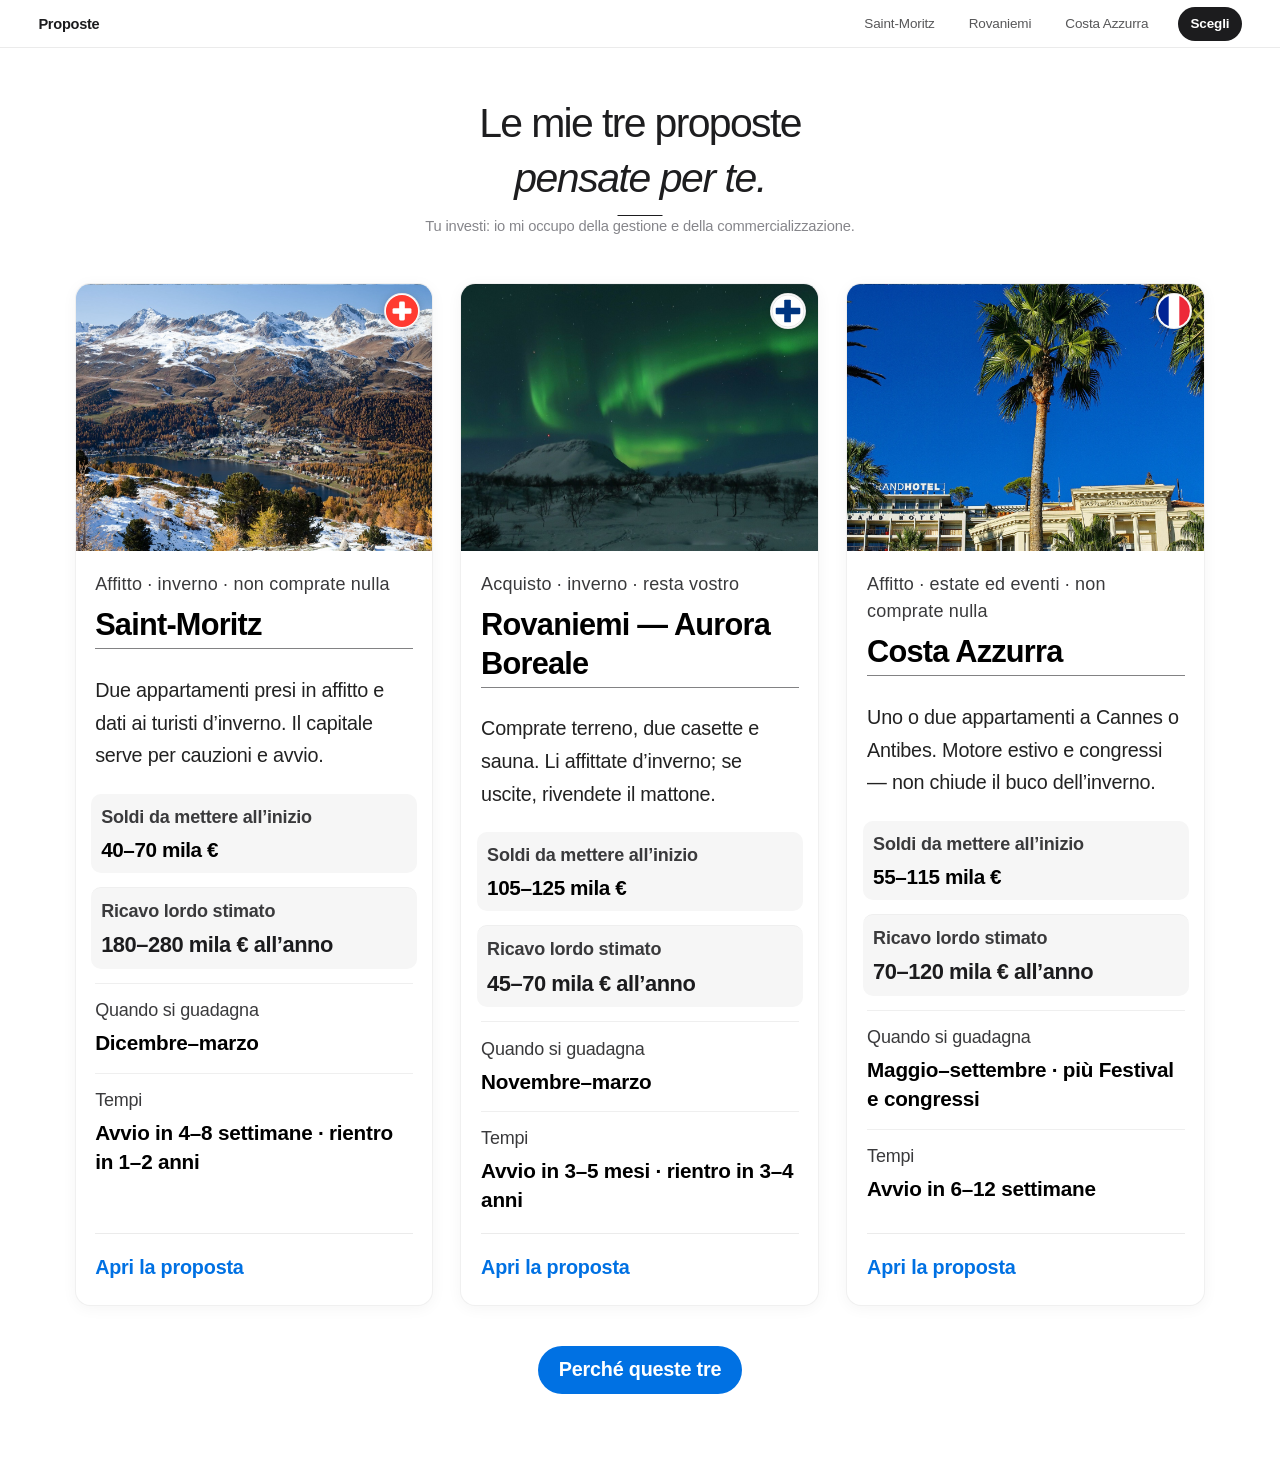
==== index.html @ 7a4fee0d "Show gross (lordo) revenue instead of net everywhere. Co-authored-by: Cursor <cursoragent@cursor.com" ====
<!DOCTYPE html>
<html lang="it">
<head>
  <meta charset="UTF-8" />
  <meta name="viewport" content="width=device-width, initial-scale=0.75, viewport-fit=cover" />
  <meta name="theme-color" content="#ffffff" />
  <meta name="apple-mobile-web-app-capable" content="yes" />
  <title>Proposte</title>
  <link rel="stylesheet" href="styles.css?v=20260926lordo" />
  <link rel="stylesheet" href="skeleton.css?v=20260926lordo" />
</head>
<body class="is-skel home-page">

  <header class="apex-header">
    <div class="apex-bar">
      <div class="apex-bar__inner">
        <a class="apex-bar__logo" href="index.html"><span class="apex-bar__name">Proposte</span></a>
        <nav class="apex-bar__nav" aria-label="Progetti">
          <a class="apex-bar__link" href="saint-moritz.html">Saint-Moritz</a>
          <a class="apex-bar__link" href="lapponia.html">Rovaniemi</a>
          <a class="apex-bar__link" href="costa-azzurra.html">Costa Azzurra</a>
          <a class="apex-bar__pill" href="#list">Scegli</a>
        </nav>
      </div>
    </div>
  </header>

  <main aria-busy="true" class="bento bento--home" id="list">
    <div class="skel-root" aria-hidden="true"></div>
    <p class="skel-status" role="status" aria-live="polite">Caricamento…</p>
    <div class="page-real" aria-hidden="true">

      <header class="home-head">
        <p class="home-head__eyebrow">Tre destinazioni · tre livelli di capitale</p>
        <h1>
          <span class="home-head__line">Le mie tre proposte</span>
          <span class="home-head__line home-head__line--em">pensate per te.</span>
        </h1>
        <p class="home-head__sub">Tu investi: io mi occupo della gestione e della commercializzazione.</p>
      </header>

      <div class="home-air">

        <a class="emily-card" href="saint-moritz.html">
          <div class="emily-card__media" style="background-image:url('assets/attr-sm-muottas.jpg')">
            <span class="flag-chip" title="Svizzera" aria-label="Svizzera">
              <svg viewBox="0 0 36 36" width="36" height="36" aria-hidden="true">
                <circle cx="18" cy="18" r="17" fill="#FF3B30"/>
                <rect x="15" y="8" width="6" height="20" rx="1.5" fill="#fff"/>
                <rect x="8" y="15" width="20" height="6" rx="1.5" fill="#fff"/>
              </svg>
            </span>
          </div>
          <div class="emily-card__body">
            <p class="emily-card__kind">Affitto · inverno · non comprate nulla</p>
            <h2>Saint-Moritz</h2>
            <p class="emily-card__sub">Due appartamenti presi in affitto e dati ai turisti d’inverno. Il capitale serve per cauzioni e avvio.</p>
            <dl class="emily-card__meta">
              <div class="is-key"><dt>Soldi da mettere all’inizio</dt><dd>40–70 mila €</dd></div>
              <div class="is-key"><dt>Ricavo lordo stimato</dt><dd>180–280 mila € all’anno</dd></div>
              <div><dt>Quando si guadagna</dt><dd>Dicembre–marzo</dd></div>
              <div><dt>Tempi</dt><dd>Avvio in 4–8 settimane · rientro in 1–2 anni</dd></div>
            </dl>
            <span class="emily-card__cta">Apri la proposta</span>
          </div>
        </a>

        <a class="emily-card" href="lapponia.html">
          <div class="emily-card__media" style="background-image:url('assets/attr-lap-aurora.jpg')">
            <span class="flag-chip" title="Finlandia" aria-label="Finlandia">
              <svg viewBox="0 0 36 36" width="36" height="36" aria-hidden="true">
                <circle cx="18" cy="18" r="17" fill="#fff" stroke="#E5E5E5" stroke-width="1"/>
                <rect x="14" y="6" width="7" height="24" rx="1" fill="#003580"/>
                <rect x="5" y="14.5" width="26" height="7" rx="1" fill="#003580"/>
              </svg>
            </span>
          </div>
          <div class="emily-card__body">
            <p class="emily-card__kind">Acquisto · inverno · resta vostro</p>
            <h2>Rovaniemi — Aurora Boreale</h2>
            <p class="emily-card__sub">Comprate terreno, due casette e sauna. Li affittate d’inverno; se uscite, rivendete il mattone.</p>
            <dl class="emily-card__meta">
              <div class="is-key"><dt>Soldi da mettere all’inizio</dt><dd>105–125 mila €</dd></div>
              <div class="is-key"><dt>Ricavo lordo stimato</dt><dd>45–70 mila € all’anno</dd></div>
              <div><dt>Quando si guadagna</dt><dd>Novembre–marzo</dd></div>
              <div><dt>Tempi</dt><dd>Avvio in 3–5 mesi · rientro in 3–4 anni</dd></div>
            </dl>
            <span class="emily-card__cta">Apri la proposta</span>
          </div>
        </a>

        <a class="emily-card" href="costa-azzurra.html">
          <div class="emily-card__media" style="background-image:url('assets/attr-ca-croisette.jpg')">
            <span class="flag-chip" title="Francia" aria-label="Francia">
              <svg viewBox="0 0 36 36" width="36" height="36" aria-hidden="true">
                <circle cx="18" cy="18" r="17" fill="#fff"/>
                <path d="M1.2 18a16.8 16.8 0 0 1 11.2-15.8v31.6A16.8 16.8 0 0 1 1.2 18z" fill="#002395"/>
                <path d="M34.8 18a16.8 16.8 0 0 1-11.2 15.8V2.2A16.8 16.8 0 0 1 34.8 18z" fill="#ED2939"/>
              </svg>
            </span>
          </div>
          <div class="emily-card__body">
            <p class="emily-card__kind">Affitto · estate ed eventi · non comprate nulla</p>
            <h2>Costa Azzurra</h2>
            <p class="emily-card__sub">Uno o due appartamenti a Cannes o Antibes. Motore estivo e congressi — non chiude il buco dell’inverno.</p>
            <dl class="emily-card__meta">
              <div class="is-key"><dt>Soldi da mettere all’inizio</dt><dd>55–115 mila €</dd></div>
              <div class="is-key"><dt>Ricavo lordo stimato</dt><dd>70–120 mila € all’anno</dd></div>
              <div><dt>Quando si guadagna</dt><dd>Maggio–settembre · più Festival e congressi</dd></div>
              <div><dt>Tempi</dt><dd>Avvio in 6–12 settimane</dd></div>
            </dl>
            <span class="emily-card__cta">Apri la proposta</span>
          </div>
        </a>

      </div>

      <div class="home-stats-wrap">
        <a class="apple-stats-btn" href="stats.html">Perché queste tre</a>
      </div>

    </div>
  </main>

  <script src="skeleton-markup.js?v=20260926lordo" data-skel="home"></script>
  <script src="skeleton.js?v=20260926lordo"></script>
  <script src="topbar.js?v=20260926lordo"></script>
</body>
</html>
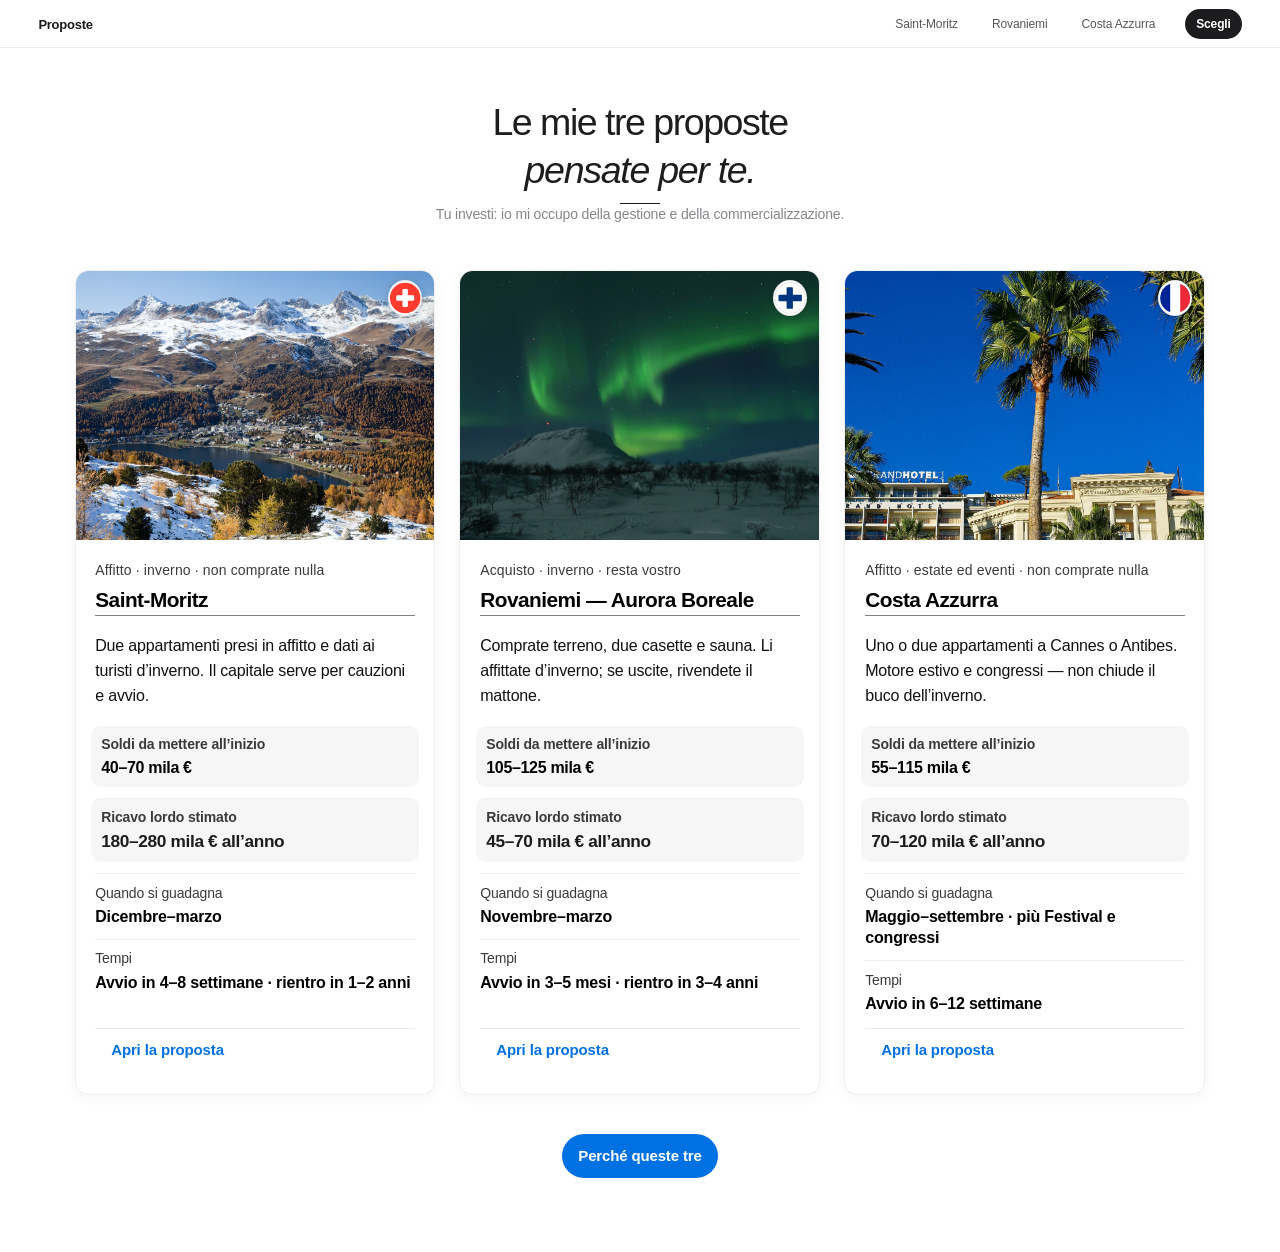
==== commit c9d45e68: "Fluid Instagram-like type scale; viewport 1x on all devices. Co-authored-by: Cursor <cursoragent@cur" ====
--- a/index.html
+++ b/index.html
@@ -2,12 +2,12 @@
 <html lang="it">
 <head>
   <meta charset="UTF-8" />
-  <meta name="viewport" content="width=device-width, initial-scale=0.75, viewport-fit=cover" />
+  <meta name="viewport" content="width=device-width, initial-scale=1, viewport-fit=cover" />
   <meta name="theme-color" content="#ffffff" />
   <meta name="apple-mobile-web-app-capable" content="yes" />
   <title>Proposte</title>
-  <link rel="stylesheet" href="styles.css?v=20260926lordo" />
-  <link rel="stylesheet" href="skeleton.css?v=20260926lordo" />
+  <link rel="stylesheet" href="styles.css?v=20260926ig" />
+  <link rel="stylesheet" href="skeleton.css?v=20260926ig" />
 </head>
 <body class="is-skel home-page">
 
@@ -122,8 +122,8 @@
     </div>
   </main>
 
-  <script src="skeleton-markup.js?v=20260926lordo" data-skel="home"></script>
-  <script src="skeleton.js?v=20260926lordo"></script>
-  <script src="topbar.js?v=20260926lordo"></script>
+  <script src="skeleton-markup.js?v=20260926ig" data-skel="home"></script>
+  <script src="skeleton.js?v=20260926ig"></script>
+  <script src="topbar.js?v=20260926ig"></script>
 </body>
 </html>
--- a/styles.css
+++ b/styles.css
@@ -16773,91 +16773,105 @@
 }
 
 /* =========================================================
-   GIORNALE 60+ — leggibilità da quotidiano (contrasto + corpo)
-   Ultimo blocco: vince su override precedenti. Solo inchiostro.
+   TYPE SCALE — Instagram-like, fluid on every device
+   (replaces oversized “giornale” sizes; contrast kept)
    ========================================================= */
 html {
-  font-size: 18px !important;
+  font-size: 100% !important; /* 16px browser default */
   -webkit-text-size-adjust: 100% !important;
   text-size-adjust: 100% !important;
+  zoom: 1 !important;
 }
 
 body,
 body.home-page,
 body.listing-page,
 body.stats-page {
-  font-size: 1.125rem !important; /* ~20px se root 18 */
-  line-height: 1.65 !important;
-  letter-spacing: 0 !important;
+  font-size: clamp(0.9375rem, 0.9rem + 0.25vw, 1rem) !important; /* 15→16 */
+  line-height: 1.5 !important;
+  letter-spacing: -0.01em !important;
   color: #111 !important;
   font-weight: 400 !important;
 }
 
-/* Prosa principale = corpo giornale */
+/* Body copy */
 .listing-page .manual,
 .listing-page .air-more__inner .manual,
 .listing-page .snap-list li,
-.listing-page .place-acts li,
-.listing-page .place-acts li span,
 .listing-page .money-block__note,
 .listing-page .yr-table__foot,
-.home-page .emily-card__sub,
-.home-page .emily-card__meta dt,
-.home-page .emily-card__meta dd {
-  font-size: 1.125rem !important;
-  line-height: 1.7 !important;
+.home-page .emily-card__sub {
+  font-size: clamp(0.9375rem, 0.9rem + 0.2vw, 1rem) !important;
+  line-height: 1.55 !important;
   color: #111 !important;
 }
 
 .listing-page .manual {
-  max-width: 40em !important;
+  max-width: 38em !important;
 }
 
 .listing-page .snap-list li {
-  padding-top: 0.85em !important;
-  padding-bottom: 0.85em !important;
-  font-size: 1.125rem !important;
-  line-height: 1.65 !important;
-  color: #111 !important;
-}
-
-/* Titoli: grandi, scuri, aria sopra/sotto */
+  padding-top: 0.65em !important;
+  padding-bottom: 0.65em !important;
+}
+
+/* Titles */
 .listing-page .sec-title,
 .listing-page .air-more .sec-title,
 .listing-page .money-block__head h3,
 .listing-page .place-stats__title {
-  font-size: clamp(1.45rem, 2.2vw, 1.75rem) !important;
-  line-height: 1.25 !important;
+  font-size: clamp(1.125rem, 1.05rem + 0.45vw, 1.35rem) !important; /* 18→21.6 */
+  line-height: 1.3 !important;
   font-weight: 700 !important;
-  letter-spacing: -0.015em !important;
+  letter-spacing: -0.02em !important;
   color: #000 !important;
-  margin-bottom: 0.65em !important;
+  margin-bottom: 0.5em !important;
 }
 
 .listing-page .listing-title h1,
 .listing-page .listing-hero h1 {
-  font-size: clamp(1.85rem, 3.2vw, 2.35rem) !important;
+  font-size: clamp(1.375rem, 1.2rem + 1.1vw, 1.75rem) !important; /* 22→28 */
   line-height: 1.2 !important;
   font-weight: 700 !important;
   color: #000 !important;
-  letter-spacing: -0.02em !important;
-}
-
-/* Niente grigio spento: etichette ancora leggibili */
+  letter-spacing: -0.025em !important;
+}
+
+.home-page .home-head h1,
+.home-page .home-head__title {
+  font-size: clamp(1.5rem, 1.3rem + 1.2vw, 1.875rem) !important; /* 24→30 */
+  line-height: 1.2 !important;
+  color: #000 !important;
+}
+
+.home-page .emily-card h2 {
+  font-size: clamp(1.125rem, 1.05rem + 0.4vw, 1.3rem) !important;
+  line-height: 1.25 !important;
+  color: #000 !important;
+  font-weight: 700 !important;
+}
+
+/* Secondary labels — readable, not huge */
 .listing-page .listing-title__loc,
 .listing-page .money__hint,
 .listing-page .money__meta,
 .listing-page .air-more__hint,
 .listing-page .money-block__eyebrow,
 .listing-page .place-stat span,
-.listing-page .portal-fold__hint,
 .listing-rail__label,
 .home-page .emily-card__kind,
-.home-page .home-head__eyebrow {
+.home-page .home-head__eyebrow,
+.home-page .emily-card__meta dt {
   color: #3a3a3c !important;
-  font-size: 1rem !important;
-  line-height: 1.5 !important;
+  font-size: clamp(0.8125rem, 0.78rem + 0.15vw, 0.875rem) !important; /* 13→14 */
+  line-height: 1.45 !important;
   font-weight: 500 !important;
+}
+
+.listing-page .place-stat span {
+  font-size: clamp(0.8125rem, 0.78rem + 0.2vw, 0.9rem) !important;
+  color: #222 !important;
+  line-height: 1.45 !important;
 }
 
 .listing-page .money__meta b,
@@ -16868,25 +16882,25 @@
 }
 
 .listing-page .ledger li {
-  font-size: 1.05rem !important;
-  line-height: 1.55 !important;
-  padding-top: 0.55em !important;
-  padding-bottom: 0.55em !important;
+  font-size: clamp(0.875rem, 0.84rem + 0.2vw, 0.9375rem) !important; /* 14→15 */
+  line-height: 1.45 !important;
+  padding-top: 0.4em !important;
+  padding-bottom: 0.4em !important;
 }
 
 .listing-page .ledger li.is-total b,
 .listing-page .ledger li.is-net b,
 .listing-page .ledger li.is-subtotal b {
-  font-size: 1.15rem !important;
+  font-size: 1.05em !important;
   font-weight: 700 !important;
   color: #000 !important;
 }
 
-/* I due numeri: ben grossi */
+/* Hero money */
 .listing-page .money__cell span,
 .money__cell span {
-  font-size: 1rem !important;
-  line-height: 1.4 !important;
+  font-size: clamp(0.75rem, 0.72rem + 0.15vw, 0.8125rem) !important;
+  line-height: 1.35 !important;
   color: #3a3a3c !important;
   font-weight: 600 !important;
   text-transform: none !important;
@@ -16896,7 +16910,7 @@
 .listing-page .money__cell strong,
 .money__cell strong,
 .listing-page .money__cell.is-key strong {
-  font-size: clamp(1.65rem, 2.8vw, 2.2rem) !important;
+  font-size: clamp(1.25rem, 1.1rem + 0.9vw, 1.625rem) !important; /* 20→26 */
   line-height: 1.15 !important;
   font-weight: 700 !important;
   color: #000 !important;
@@ -16904,27 +16918,21 @@
 
 .listing-page .place-stat.is-key b,
 .listing-page .place-stat b {
-  font-size: clamp(1.25rem, 2vw, 1.55rem) !important;
+  font-size: clamp(1.05rem, 0.98rem + 0.45vw, 1.25rem) !important;
   color: #000 !important;
 }
 
-.listing-page .place-stat span {
-  font-size: 1.05rem !important;
-  line-height: 1.55 !important;
-  color: #222 !important;
-}
-
-/* Tabella anni: celle leggibili */
+/* Tables */
 .listing-page .yr-table,
 .yr-table {
-  font-size: 1.05rem !important;
+  font-size: clamp(0.8125rem, 0.78rem + 0.2vw, 0.9rem) !important;
 }
 
 .listing-page .yr-table th,
 .listing-page .yr-table td {
-  padding: 0.65em 0.75em !important;
-  font-size: 1.05rem !important;
-  line-height: 1.45 !important;
+  padding: 0.45em 0.55em !important;
+  font-size: inherit !important;
+  line-height: 1.4 !important;
   color: #111 !important;
 }
 
@@ -16933,108 +16941,83 @@
   color: #000 !important;
 }
 
-/* Leggi di più: tap grande */
+/* Airbnb more */
 .listing-page .air-more__btn {
-  font-size: 1.125rem !important;
-  font-weight: 700 !important;
+  font-size: 0.9375rem !important; /* 15 */
+  font-weight: 600 !important;
   min-height: 44px !important;
-  padding: 8px 0 !important;
+  padding: 6px 0 !important;
   color: #000 !important;
 }
 
 .listing-page .air-more__clip {
-  max-height: 14rem !important;
-}
-
-/* Home: card da giornale */
-.home-page .emily-card h2 {
-  font-size: clamp(1.45rem, 2.4vw, 1.75rem) !important;
-  line-height: 1.25 !important;
-  color: #000 !important;
-  font-weight: 700 !important;
-}
-
-.home-page .emily-card__sub {
-  font-size: 1.1rem !important;
-  line-height: 1.65 !important;
-  color: #222 !important;
-}
-
-.home-page .emily-card__meta dt {
-  font-size: 1rem !important;
-  color: #3a3a3c !important;
-}
-
+  max-height: 11rem !important;
+}
+
+/* Home meta / CTA */
 .home-page .emily-card__meta dd,
 .home-page .emily-card__meta > div.is-key dd {
-  font-size: 1.15rem !important;
+  font-size: clamp(0.9375rem, 0.9rem + 0.2vw, 1rem) !important;
   font-weight: 700 !important;
   color: #000 !important;
-  line-height: 1.4 !important;
+  line-height: 1.35 !important;
 }
 
 .home-page .emily-card__cta,
-.home-page .apple-stats-btn {
-  font-size: 1.1rem !important;
-  font-weight: 700 !important;
-  min-height: 48px !important;
-}
-
-.home-page .home-head h1,
-.home-page .home-head__title {
-  font-size: clamp(1.85rem, 3.5vw, 2.5rem) !important;
-  line-height: 1.2 !important;
-  color: #000 !important;
-}
-
-/* Rail / bar: testo più grosso */
+.home-page .apple-stats-btn,
+.listing-page .portal-cta,
+.listing-page .portal-cta--bar {
+  font-size: 0.9375rem !important;
+  font-weight: 600 !important;
+  min-height: 44px !important;
+  padding: 10px 16px !important;
+}
+
+/* Rail / bar */
 .listing-page .booking-card__amount {
-  font-size: 1.45rem !important;
+  font-size: clamp(1.125rem, 1.05rem + 0.4vw, 1.35rem) !important;
   font-weight: 700 !important;
   color: #000 !important;
 }
 
 .listing-page .booking-card__period,
 .listing-page .booking-card__facts li span {
-  font-size: 1rem !important;
+  font-size: 0.8125rem !important;
   color: #3a3a3c !important;
 }
 
 .listing-page .booking-card__facts li b {
-  font-size: 1.1rem !important;
+  font-size: 0.9375rem !important;
   color: #000 !important;
 }
 
 .listing-page .listing-rail__toc a,
-.listing-page .rail-switch__body strong,
+.listing-page .rail-switch__body strong {
+  font-size: 0.875rem !important;
+  line-height: 1.4 !important;
+  color: #111 !important;
+}
+
 .listing-page .rail-switch__desc {
-  font-size: 1.05rem !important;
-  line-height: 1.45 !important;
-  color: #111 !important;
-}
-
-.listing-page .portal-cta,
-.listing-page .portal-cta--bar {
-  font-size: 1.1rem !important;
-  font-weight: 700 !important;
-  min-height: 48px !important;
-  padding: 12px 18px !important;
+  font-size: 0.8125rem !important;
+  line-height: 1.4 !important;
+  color: #3a3a3c !important;
 }
 
 .listing-page .booking-bar__left strong {
-  font-size: 1.15rem !important;
+  font-size: 0.9375rem !important;
   color: #000 !important;
 }
 
 .listing-page .booking-bar__left span {
-  font-size: 1rem !important;
+  font-size: 0.8125rem !important;
   color: #222 !important;
-  line-height: 1.45 !important;
-}
-
-/* Call desk leggibile */
+  line-height: 1.4 !important;
+}
+
+/* Call desk */
 .listing-page .call-lead__who strong {
-  font-size: 1.15rem !important;
+  font-size: 0.9375rem !important;
   color: #000 !important;
 }
 
@@ -17042,22 +17025,39 @@
 .listing-page .call-lead__meta p,
 .listing-page .call-lead__tip,
 .listing-page .call-lead__script-body {
-  font-size: 1.05rem !important;
-  line-height: 1.6 !important;
+  font-size: 0.875rem !important;
+  line-height: 1.5 !important;
   color: #111 !important;
 }
 
-/* Stats deck */
+/* Stats */
 .stats-page,
 .stats-page p,
 .stats-page .stats-lead {
-  font-size: 1.125rem !important;
-  line-height: 1.7 !important;
+  font-size: clamp(0.9375rem, 0.9rem + 0.2vw, 1rem) !important;
+  line-height: 1.55 !important;
   color: #111 !important;
 }
 
 .stats-page h1,
 .stats-page h2 {
+  font-size: clamp(1.25rem, 1.1rem + 0.8vw, 1.6rem) !important;
   color: #000 !important;
   font-weight: 700 !important;
-}
+  line-height: 1.25 !important;
+}
+
+/* Phone: slightly tighter, still tap-friendly */
+@media (max-width: 480px) {
+  body,
+  body.home-page,
+  body.listing-page,
+  body.stats-page {
+    font-size: 0.9375rem !important; /* 15px */
+  }
+
+  .listing-page .money__cell strong,
+  .money__cell strong {
+    font-size: 1.25rem !important;
+  }
+}
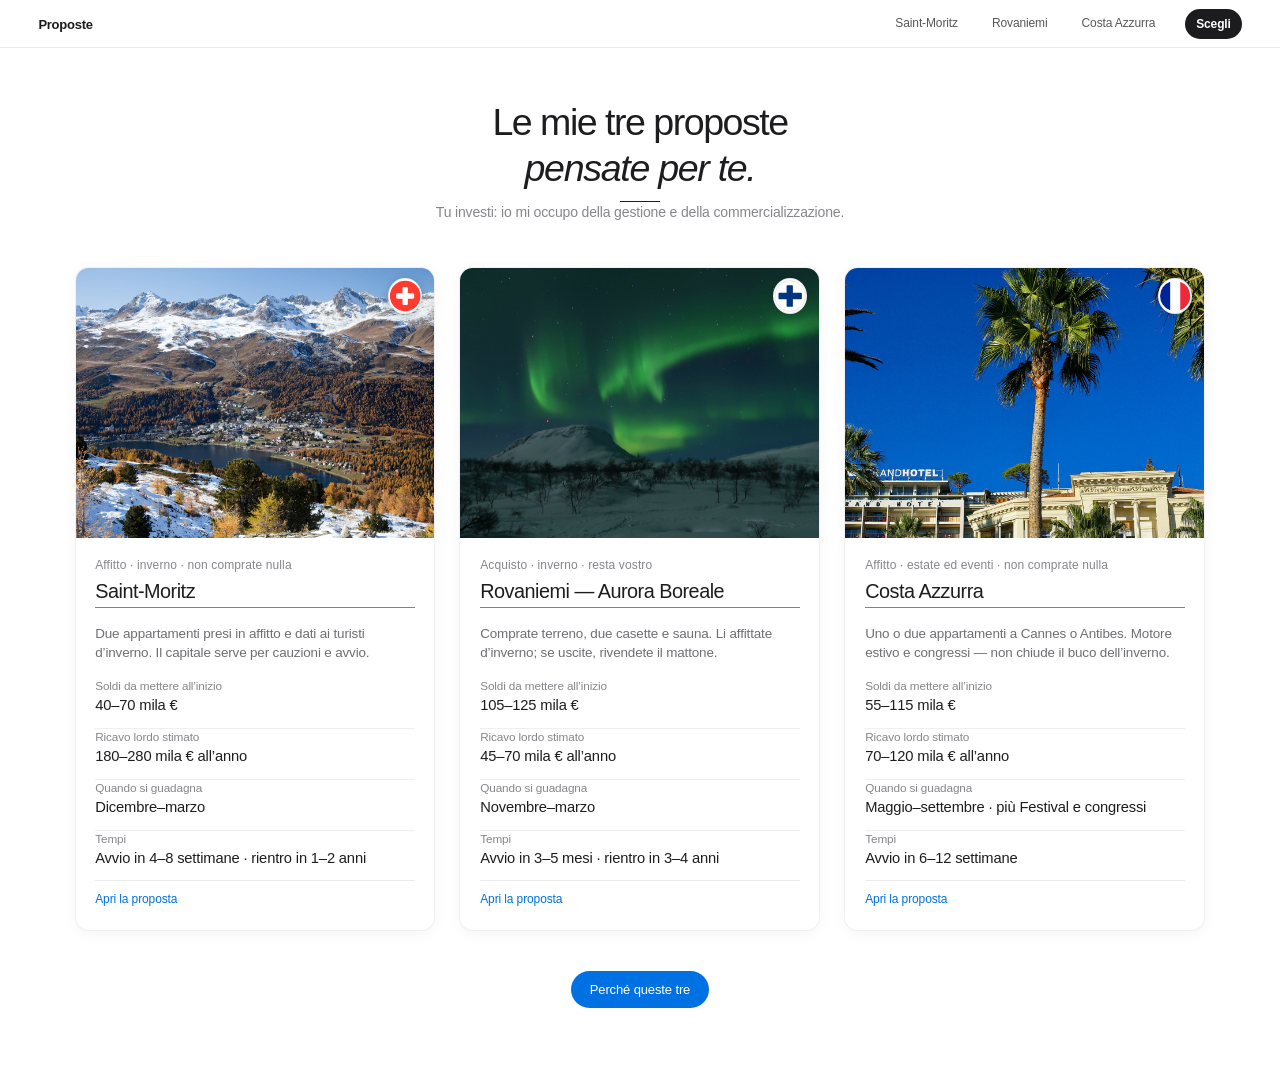
==== commit cf81d3c8: "Restore home to state from 6 commits ago; keep listing fixes. Co-authored-by: Cursor <cursoragent@cu" ====
--- a/index.html
+++ b/index.html
@@ -2,12 +2,12 @@
 <html lang="it">
 <head>
   <meta charset="UTF-8" />
-  <meta name="viewport" content="width=device-width, initial-scale=1, viewport-fit=cover" />
+  <meta name="viewport" content="width=device-width, initial-scale=0.75, viewport-fit=cover" />
   <meta name="theme-color" content="#ffffff" />
   <meta name="apple-mobile-web-app-capable" content="yes" />
   <title>Proposte</title>
-  <link rel="stylesheet" href="styles.css?v=20260926ig" />
-  <link rel="stylesheet" href="skeleton.css?v=20260926ig" />
+  <link rel="stylesheet" href="styles.css?v=20260926home6" />
+  <link rel="stylesheet" href="skeleton.css?v=20260926home6" />
 </head>
 <body class="is-skel home-page">
 
@@ -56,8 +56,8 @@
             <h2>Saint-Moritz</h2>
             <p class="emily-card__sub">Due appartamenti presi in affitto e dati ai turisti d’inverno. Il capitale serve per cauzioni e avvio.</p>
             <dl class="emily-card__meta">
-              <div class="is-key"><dt>Soldi da mettere all’inizio</dt><dd>40–70 mila €</dd></div>
-              <div class="is-key"><dt>Ricavo lordo stimato</dt><dd>180–280 mila € all’anno</dd></div>
+              <div><dt>Soldi da mettere all’inizio</dt><dd>40–70 mila €</dd></div>
+              <div><dt>Ricavo lordo stimato</dt><dd>180–280 mila € all’anno</dd></div>
               <div><dt>Quando si guadagna</dt><dd>Dicembre–marzo</dd></div>
               <div><dt>Tempi</dt><dd>Avvio in 4–8 settimane · rientro in 1–2 anni</dd></div>
             </dl>
@@ -80,8 +80,8 @@
             <h2>Rovaniemi — Aurora Boreale</h2>
             <p class="emily-card__sub">Comprate terreno, due casette e sauna. Li affittate d’inverno; se uscite, rivendete il mattone.</p>
             <dl class="emily-card__meta">
-              <div class="is-key"><dt>Soldi da mettere all’inizio</dt><dd>105–125 mila €</dd></div>
-              <div class="is-key"><dt>Ricavo lordo stimato</dt><dd>45–70 mila € all’anno</dd></div>
+              <div><dt>Soldi da mettere all’inizio</dt><dd>105–125 mila €</dd></div>
+              <div><dt>Ricavo lordo stimato</dt><dd>45–70 mila € all’anno</dd></div>
               <div><dt>Quando si guadagna</dt><dd>Novembre–marzo</dd></div>
               <div><dt>Tempi</dt><dd>Avvio in 3–5 mesi · rientro in 3–4 anni</dd></div>
             </dl>
@@ -104,8 +104,8 @@
             <h2>Costa Azzurra</h2>
             <p class="emily-card__sub">Uno o due appartamenti a Cannes o Antibes. Motore estivo e congressi — non chiude il buco dell’inverno.</p>
             <dl class="emily-card__meta">
-              <div class="is-key"><dt>Soldi da mettere all’inizio</dt><dd>55–115 mila €</dd></div>
-              <div class="is-key"><dt>Ricavo lordo stimato</dt><dd>70–120 mila € all’anno</dd></div>
+              <div><dt>Soldi da mettere all’inizio</dt><dd>55–115 mila €</dd></div>
+              <div><dt>Ricavo lordo stimato</dt><dd>70–120 mila € all’anno</dd></div>
               <div><dt>Quando si guadagna</dt><dd>Maggio–settembre · più Festival e congressi</dd></div>
               <div><dt>Tempi</dt><dd>Avvio in 6–12 settimane</dd></div>
             </dl>
@@ -122,8 +122,8 @@
     </div>
   </main>
 
-  <script src="skeleton-markup.js?v=20260926ig" data-skel="home"></script>
-  <script src="skeleton.js?v=20260926ig"></script>
-  <script src="topbar.js?v=20260926ig"></script>
+  <script src="skeleton-markup.js?v=20260926home6" data-skel="home"></script>
+  <script src="skeleton.js?v=20260926home6"></script>
+  <script src="topbar.js?v=20260926home6"></script>
 </body>
 </html>
--- a/styles.css
+++ b/styles.css
@@ -16510,44 +16510,28 @@
 }
 
 /* =========================================================
-   CLOU: highlight (MONOCHROME ONLY — no green / soft tints)
+   CLOU listing only (monochrome) — home untouched
    ========================================================= */
 .listing-page .money__cell.is-key,
 .money__cell.is-key {
-  position: relative !important;
   border: 1px solid rgba(28, 28, 30, 0.16) !important;
   box-shadow: none !important;
   background: #fff !important;
 }
 
-.listing-page .money__cell--out.is-key,
-.money__cell--out.is-key,
 .listing-page .money__cell--out,
-.money__cell--out {
+.money__cell--out,
+.listing-page .money__cell--in,
+.money__cell--in {
   background: #fff !important;
-  border-color: rgba(28, 28, 30, 0.16) !important;
+  background-image: none !important;
 }
 
 .listing-page .money__cell.is-key strong,
-.money__cell.is-key strong,
-.listing-page .money__cell--out.is-key strong,
-.money__cell--out.is-key strong,
 .listing-page .money__cell strong,
 .money__cell strong {
   color: #1c1c1e !important;
-}
-
-.listing-page .money__cell.is-key > span:first-child,
-.money__cell.is-key > span:first-child {
-  font-weight: 600 !important;
-  color: #3a3a3c !important;
-}
-
-.listing-page .money__cell.is-key strong,
-.money__cell.is-key strong {
-  font-size: clamp(1.55rem, 2.4vw, 2.05rem) !important;
   font-weight: 700 !important;
-  letter-spacing: -0.03em !important;
 }
 
 .listing-page .place-stat.is-key {
@@ -16558,14 +16542,8 @@
 }
 
 .listing-page .place-stat.is-key b {
-  font-size: clamp(1.2rem, 1.8vw, 1.45rem) !important;
   font-weight: 700 !important;
-  letter-spacing: -0.02em !important;
   color: #1c1c1e !important;
-}
-
-.listing-page .place-stats--clou .place-stats__title {
-  font-weight: 650 !important;
 }
 
 .listing-page .ledger li.is-net.is-key,
@@ -16575,45 +16553,15 @@
   border-radius: 10px !important;
   padding: 10px 12px !important;
   margin-top: 6px !important;
-  box-shadow: none !important;
-}
-
-.listing-page .ledger li.is-net b,
-.listing-page .ledger li.is-net.is-key b {
-  font-size: 1.15em !important;
+}
+
+.listing-page .ledger li.is-net b {
   font-weight: 700 !important;
   color: #1c1c1e !important;
 }
 
-.listing-page .ledger li.is-total b {
-  font-weight: 700 !important;
-  font-size: 1.05em !important;
-  color: #1c1c1e !important;
-}
-
-.home-page .emily-card__meta > div.is-key {
-  background: rgba(28, 28, 30, 0.04) !important;
-  border-radius: 10px !important;
-  padding: 8px 10px !important;
-  margin: 0 -4px !important;
-}
-
-.home-page .emily-card__meta > div.is-key dt {
-  font-weight: 600 !important;
-  color: #3a3a3c !important;
-}
-
-.home-page .emily-card__meta > div.is-key dd,
-.home-page .emily-card__meta > div.is-key:nth-child(2) dd {
-  font-weight: 700 !important;
-  font-size: 1.08em !important;
-  color: #1c1c1e !important;
-  letter-spacing: -0.02em !important;
-}
-
 /* =========================================================
-   AIR-MORE — Airbnb-style blur + “Leggi di più”
-   (conto + prospettiva a dieci anni)
+   AIR-MORE — listing only
    ========================================================= */
 .listing-page .air-more {
   padding: 32px 0 !important;
@@ -16632,16 +16580,11 @@
   position: relative !important;
   max-height: 11.5rem !important;
   overflow: hidden !important;
-  transition: max-height 0.35s ease !important;
 }
 
 .listing-page .air-more.is-open .air-more__clip {
   max-height: none !important;
   overflow: visible !important;
-}
-
-.listing-page .air-more__inner {
-  /* keep content readable when open */
 }
 
 .listing-page .air-more__fade {
@@ -16658,10 +16601,6 @@
     rgba(245, 245, 247, 0.88) 65%,
     #f5f5f7 100%
   ) !important;
-  -webkit-backdrop-filter: blur(1.5px) !important;
-  backdrop-filter: blur(1.5px) !important;
-  mask-image: linear-gradient(to bottom, transparent, #000 55%) !important;
-  -webkit-mask-image: linear-gradient(to bottom, transparent, #000 55%) !important;
 }
 
 .listing-page .air-more.is-open .air-more__fade {
@@ -16685,21 +16624,9 @@
   cursor: pointer !important;
 }
 
-.listing-page .air-more__btn:hover {
-  color: #000 !important;
-}
-
-.listing-page .air-more__less {
-  display: none !important;
-}
-
-.listing-page .air-more.is-open .air-more__more {
-  display: none !important;
-}
-
-.listing-page .air-more.is-open .air-more__less {
-  display: inline !important;
-}
+.listing-page .air-more__less { display: none !important; }
+.listing-page .air-more.is-open .air-more__more { display: none !important; }
+.listing-page .air-more.is-open .air-more__less { display: inline !important; }
 
 .listing-page .air-more__btn::after {
   content: "" !important;
@@ -16708,356 +16635,31 @@
   border-right: 1.5px solid currentColor !important;
   border-bottom: 1.5px solid currentColor !important;
   transform: rotate(45deg) translateY(-1px) !important;
-  transition: transform 0.2s ease !important;
 }
 
 .listing-page .air-more.is-open .air-more__btn::after {
   transform: rotate(-135deg) translateY(-1px) !important;
 }
 
-/* Money sheet breathing room inside air-more */
-.listing-page .air-more .money-sheet {
-  margin-top: 4px !important;
-}
-
-.listing-page .air-more .place-stats {
-  margin-top: 8px !important;
-}
-
-/* Hide leftover next-step if any */
 .listing-page .next-step,
 .listing-page #prossimo-passo {
   display: none !important;
 }
 
-
 /* =========================================================
-   NO-COLOR LOCK — kill green / mint / soft-tint leftovers
+   HOME LOCK — force pre-clou home look (no type-scale overrides)
    ========================================================= */
-.listing-page .money__cell--out,
-.money__cell--out,
-.listing-page .money__cell--in,
-.money__cell--in {
-  background: #fff !important;
-  background-image: none !important;
-}
-
-.listing-page .ledger li.is-net,
-.listing-page .ledger li.is-net.is-key,
-.listing-page .ledger li.is-net b,
-.listing-page .money__cell--out strong,
-.money__cell--out strong,
-.home-page .emily-card__meta > div.is-key:nth-child(2) dd {
-  color: #1c1c1e !important;
-}
-
-.listing-page .ledger li.is-net,
-.listing-page .ledger li.is-net.is-key {
-  background: rgba(28, 28, 30, 0.06) !important;
-  border-color: rgba(28, 28, 30, 0.12) !important;
-  box-shadow: none !important;
-}
-
-/* neutralize blue mark.hl pills that read as “color layout” */
-.listing-page mark.hl,
-.listing-page .hl,
-.home-page mark.hl,
-.home-page .hl {
-  background: rgba(28, 28, 30, 0.08) !important;
-  color: #1c1c1e !important;
-}
-
-.listing-page [style*="34c759"],
-.listing-page [style*="52, 199"] {
-  box-shadow: none !important;
-}
-
-/* =========================================================
-   TYPE SCALE — Instagram-like, fluid on every device
-   (replaces oversized “giornale” sizes; contrast kept)
-   ========================================================= */
-html {
-  font-size: 100% !important; /* 16px browser default */
-  -webkit-text-size-adjust: 100% !important;
-  text-size-adjust: 100% !important;
-  zoom: 1 !important;
-}
-
-body,
-body.home-page,
-body.listing-page,
-body.stats-page {
-  font-size: clamp(0.9375rem, 0.9rem + 0.25vw, 1rem) !important; /* 15→16 */
-  line-height: 1.5 !important;
-  letter-spacing: -0.01em !important;
-  color: #111 !important;
-  font-weight: 400 !important;
-}
-
-/* Body copy */
-.listing-page .manual,
-.listing-page .air-more__inner .manual,
-.listing-page .snap-list li,
-.listing-page .money-block__note,
-.listing-page .yr-table__foot,
-.home-page .emily-card__sub {
-  font-size: clamp(0.9375rem, 0.9rem + 0.2vw, 1rem) !important;
-  line-height: 1.55 !important;
-  color: #111 !important;
-}
-
-.listing-page .manual {
-  max-width: 38em !important;
-}
-
-.listing-page .snap-list li {
-  padding-top: 0.65em !important;
-  padding-bottom: 0.65em !important;
-}
-
-/* Titles */
-.listing-page .sec-title,
-.listing-page .air-more .sec-title,
-.listing-page .money-block__head h3,
-.listing-page .place-stats__title {
-  font-size: clamp(1.125rem, 1.05rem + 0.45vw, 1.35rem) !important; /* 18→21.6 */
-  line-height: 1.3 !important;
-  font-weight: 700 !important;
-  letter-spacing: -0.02em !important;
-  color: #000 !important;
-  margin-bottom: 0.5em !important;
-}
-
-.listing-page .listing-title h1,
-.listing-page .listing-hero h1 {
-  font-size: clamp(1.375rem, 1.2rem + 1.1vw, 1.75rem) !important; /* 22→28 */
-  line-height: 1.2 !important;
-  font-weight: 700 !important;
-  color: #000 !important;
-  letter-spacing: -0.025em !important;
-}
-
-.home-page .home-head h1,
-.home-page .home-head__title {
-  font-size: clamp(1.5rem, 1.3rem + 1.2vw, 1.875rem) !important; /* 24→30 */
-  line-height: 1.2 !important;
-  color: #000 !important;
-}
-
-.home-page .emily-card h2 {
-  font-size: clamp(1.125rem, 1.05rem + 0.4vw, 1.3rem) !important;
-  line-height: 1.25 !important;
-  color: #000 !important;
-  font-weight: 700 !important;
-}
-
-/* Secondary labels — readable, not huge */
-.listing-page .listing-title__loc,
-.listing-page .money__hint,
-.listing-page .money__meta,
-.listing-page .air-more__hint,
-.listing-page .money-block__eyebrow,
-.listing-page .place-stat span,
-.listing-rail__label,
-.home-page .emily-card__kind,
-.home-page .home-head__eyebrow,
-.home-page .emily-card__meta dt {
-  color: #3a3a3c !important;
-  font-size: clamp(0.8125rem, 0.78rem + 0.15vw, 0.875rem) !important; /* 13→14 */
-  line-height: 1.45 !important;
-  font-weight: 500 !important;
-}
-
-.listing-page .place-stat span {
-  font-size: clamp(0.8125rem, 0.78rem + 0.2vw, 0.9rem) !important;
-  color: #222 !important;
-  line-height: 1.45 !important;
-}
-
-.listing-page .money__meta b,
-.listing-page .place-stat b,
-.listing-page .ledger li b,
-.listing-page .ledger li span {
-  color: #111 !important;
-}
-
-.listing-page .ledger li {
-  font-size: clamp(0.875rem, 0.84rem + 0.2vw, 0.9375rem) !important; /* 14→15 */
-  line-height: 1.45 !important;
-  padding-top: 0.4em !important;
-  padding-bottom: 0.4em !important;
-}
-
-.listing-page .ledger li.is-total b,
-.listing-page .ledger li.is-net b,
-.listing-page .ledger li.is-subtotal b {
-  font-size: 1.05em !important;
-  font-weight: 700 !important;
-  color: #000 !important;
-}
-
-/* Hero money */
-.listing-page .money__cell span,
-.money__cell span {
-  font-size: clamp(0.75rem, 0.72rem + 0.15vw, 0.8125rem) !important;
-  line-height: 1.35 !important;
-  color: #3a3a3c !important;
-  font-weight: 600 !important;
-  text-transform: none !important;
-  letter-spacing: 0 !important;
-}
-
-.listing-page .money__cell strong,
-.money__cell strong,
-.listing-page .money__cell.is-key strong {
-  font-size: clamp(1.25rem, 1.1rem + 0.9vw, 1.625rem) !important; /* 20→26 */
-  line-height: 1.15 !important;
-  font-weight: 700 !important;
-  color: #000 !important;
-}
-
-.listing-page .place-stat.is-key b,
-.listing-page .place-stat b {
-  font-size: clamp(1.05rem, 0.98rem + 0.45vw, 1.25rem) !important;
-  color: #000 !important;
-}
-
-/* Tables */
-.listing-page .yr-table,
-.yr-table {
-  font-size: clamp(0.8125rem, 0.78rem + 0.2vw, 0.9rem) !important;
-}
-
-.listing-page .yr-table th,
-.listing-page .yr-table td {
-  padding: 0.45em 0.55em !important;
-  font-size: inherit !important;
-  line-height: 1.4 !important;
-  color: #111 !important;
-}
-
-.listing-page .yr-table th {
-  font-weight: 700 !important;
-  color: #000 !important;
-}
-
-/* Airbnb more */
-.listing-page .air-more__btn {
-  font-size: 0.9375rem !important; /* 15 */
-  font-weight: 600 !important;
-  min-height: 44px !important;
-  padding: 6px 0 !important;
-  color: #000 !important;
-}
-
-.listing-page .air-more__clip {
-  max-height: 11rem !important;
-}
-
-/* Home meta / CTA */
-.home-page .emily-card__meta dd,
-.home-page .emily-card__meta > div.is-key dd {
-  font-size: clamp(0.9375rem, 0.9rem + 0.2vw, 1rem) !important;
-  font-weight: 700 !important;
-  color: #000 !important;
-  line-height: 1.35 !important;
-}
-
-.home-page .emily-card__cta,
-.home-page .apple-stats-btn,
-.listing-page .portal-cta,
-.listing-page .portal-cta--bar {
-  font-size: 0.9375rem !important;
-  font-weight: 600 !important;
-  min-height: 44px !important;
-  padding: 10px 16px !important;
-}
-
-/* Rail / bar */
-.listing-page .booking-card__amount {
-  font-size: clamp(1.125rem, 1.05rem + 0.4vw, 1.35rem) !important;
-  font-weight: 700 !important;
-  color: #000 !important;
-}
-
-.listing-page .booking-card__period,
-.listing-page .booking-card__facts li span {
-  font-size: 0.8125rem !important;
-  color: #3a3a3c !important;
-}
-
-.listing-page .booking-card__facts li b {
-  font-size: 0.9375rem !important;
-  color: #000 !important;
-}
-
-.listing-page .listing-rail__toc a,
-.listing-page .rail-switch__body strong {
-  font-size: 0.875rem !important;
-  line-height: 1.4 !important;
-  color: #111 !important;
-}
-
-.listing-page .rail-switch__desc {
-  font-size: 0.8125rem !important;
-  line-height: 1.4 !important;
-  color: #3a3a3c !important;
-}
-
-.listing-page .booking-bar__left strong {
-  font-size: 0.9375rem !important;
-  color: #000 !important;
-}
-
-.listing-page .booking-bar__left span {
-  font-size: 0.8125rem !important;
-  color: #222 !important;
-  line-height: 1.4 !important;
-}
-
-/* Call desk */
-.listing-page .call-lead__who strong {
-  font-size: 0.9375rem !important;
-  color: #000 !important;
-}
-
-.listing-page .call-lead__who span,
-.listing-page .call-lead__meta p,
-.listing-page .call-lead__tip,
-.listing-page .call-lead__script-body {
-  font-size: 0.875rem !important;
-  line-height: 1.5 !important;
-  color: #111 !important;
-}
-
-/* Stats */
-.stats-page,
-.stats-page p,
-.stats-page .stats-lead {
-  font-size: clamp(0.9375rem, 0.9rem + 0.2vw, 1rem) !important;
-  line-height: 1.55 !important;
-  color: #111 !important;
-}
-
-.stats-page h1,
-.stats-page h2 {
-  font-size: clamp(1.25rem, 1.1rem + 0.8vw, 1.6rem) !important;
-  color: #000 !important;
-  font-weight: 700 !important;
-  line-height: 1.25 !important;
-}
-
-/* Phone: slightly tighter, still tap-friendly */
-@media (max-width: 480px) {
-  body,
-  body.home-page,
-  body.listing-page,
-  body.stats-page {
-    font-size: 0.9375rem !important; /* 15px */
-  }
-
-  .listing-page .money__cell strong,
-  .money__cell strong {
-    font-size: 1.25rem !important;
-  }
-}
+body.home-page {
+  font-size: 17px !important;
+  line-height: 1.47 !important;
+  letter-spacing: -0.011em !important;
+  color: #1d1d1f !important;
+}
+
+body.home-page .emily-card__meta > div.is-key,
+body.home-page .emily-card__meta > div {
+  background: transparent !important;
+  border-radius: 0 !important;
+  padding: 0 !important;
+  margin: 0 !important;
+}
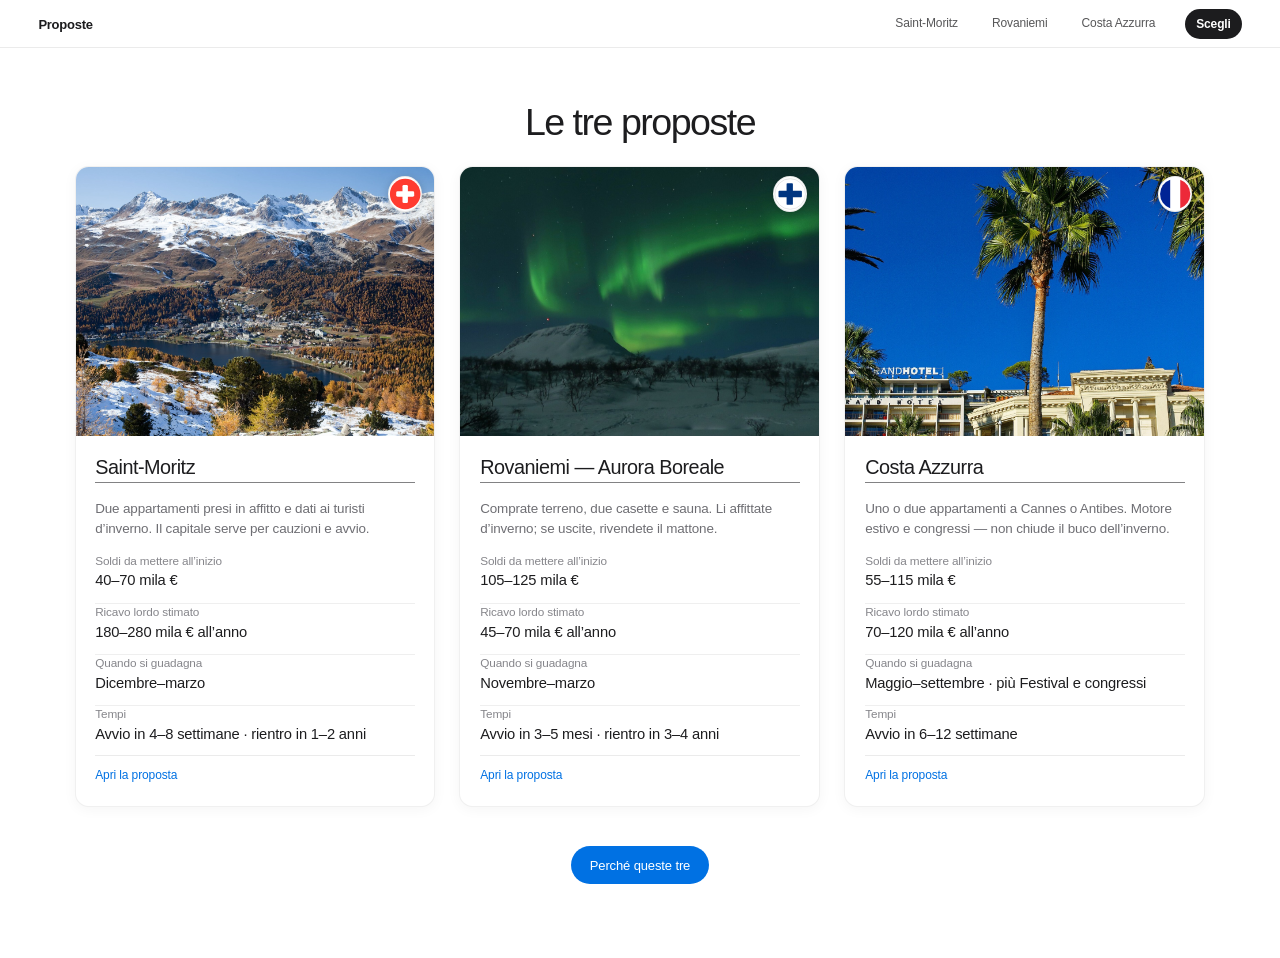
==== commit cb6a2a44: "Minimal home title; prose conti; one section title; home fonts only. Co-authored-by: Cursor <cursora" ====
--- a/index.html
+++ b/index.html
@@ -6,8 +6,8 @@
   <meta name="theme-color" content="#ffffff" />
   <meta name="apple-mobile-web-app-capable" content="yes" />
   <title>Proposte</title>
-  <link rel="stylesheet" href="styles.css?v=20260926home6" />
-  <link rel="stylesheet" href="skeleton.css?v=20260926home6" />
+  <link rel="stylesheet" href="styles.css?v=20260926min" />
+  <link rel="stylesheet" href="skeleton.css?v=20260926min" />
 </head>
 <body class="is-skel home-page">
 
@@ -31,12 +31,7 @@
     <div class="page-real" aria-hidden="true">
 
       <header class="home-head">
-        <p class="home-head__eyebrow">Tre destinazioni · tre livelli di capitale</p>
-        <h1>
-          <span class="home-head__line">Le mie tre proposte</span>
-          <span class="home-head__line home-head__line--em">pensate per te.</span>
-        </h1>
-        <p class="home-head__sub">Tu investi: io mi occupo della gestione e della commercializzazione.</p>
+        <h1><span class="home-head__line">Le tre proposte</span></h1>
       </header>
 
       <div class="home-air">
@@ -52,7 +47,6 @@
             </span>
           </div>
           <div class="emily-card__body">
-            <p class="emily-card__kind">Affitto · inverno · non comprate nulla</p>
             <h2>Saint-Moritz</h2>
             <p class="emily-card__sub">Due appartamenti presi in affitto e dati ai turisti d’inverno. Il capitale serve per cauzioni e avvio.</p>
             <dl class="emily-card__meta">
@@ -76,7 +70,6 @@
             </span>
           </div>
           <div class="emily-card__body">
-            <p class="emily-card__kind">Acquisto · inverno · resta vostro</p>
             <h2>Rovaniemi — Aurora Boreale</h2>
             <p class="emily-card__sub">Comprate terreno, due casette e sauna. Li affittate d’inverno; se uscite, rivendete il mattone.</p>
             <dl class="emily-card__meta">
@@ -100,7 +93,6 @@
             </span>
           </div>
           <div class="emily-card__body">
-            <p class="emily-card__kind">Affitto · estate ed eventi · non comprate nulla</p>
             <h2>Costa Azzurra</h2>
             <p class="emily-card__sub">Uno o due appartamenti a Cannes o Antibes. Motore estivo e congressi — non chiude il buco dell’inverno.</p>
             <dl class="emily-card__meta">
@@ -122,8 +114,8 @@
     </div>
   </main>
 
-  <script src="skeleton-markup.js?v=20260926home6" data-skel="home"></script>
-  <script src="skeleton.js?v=20260926home6"></script>
-  <script src="topbar.js?v=20260926home6"></script>
+  <script src="skeleton-markup.js?v=20260926min" data-skel="home"></script>
+  <script src="skeleton.js?v=20260926min"></script>
+  <script src="topbar.js?v=20260926min"></script>
 </body>
 </html>
--- a/styles.css
+++ b/styles.css
@@ -16663,3 +16663,513 @@
   padding: 0 !important;
   margin: 0 !important;
 }
+
+/* =========================================================
+   HOME DNA EVERYWHERE — same type + containers as perfect home
+   ========================================================= */
+body.listing-page,
+body.stats-page {
+  background: #ffffff !important;
+  color: #1d1d1f !important;
+  font-size: 17px !important;
+  line-height: 1.47 !important;
+  letter-spacing: -0.011em !important;
+  font-family: -apple-system, BlinkMacSystemFont, "SF Pro Text", "SF Pro Display",
+    "Segoe UI", Helvetica, Arial, sans-serif !important;
+}
+
+.listing-page .bento--listing,
+.listing-page .page-real,
+.listing-page .listing-shell,
+.listing-page .listing-layout,
+.listing-page .listing-main,
+.stats-page .bento,
+.stats-page .page-real {
+  background: #ffffff !important;
+}
+
+/* Shared card shell = emily-card */
+.listing-page .listing-main > .sec,
+.listing-page .listing-main > .air-more,
+.listing-page .listing-main > details.portal-fold,
+.listing-page .money__cell,
+.listing-page .place-stats,
+.listing-page .place-stat,
+.listing-page .listing-rail__card,
+.listing-page .rail-switch__card,
+.listing-page .scen-card,
+.listing-page .call-lead,
+.listing-page .yr-table-wrap,
+.stats-page .stats-slide,
+.stats-page .stats-card,
+.stats-page .stats-compare__card {
+  background: #fff !important;
+  border: 1px solid rgba(0, 0, 0, 0.06) !important;
+  border-radius: 0.85rem !important;
+  box-shadow: 0 0.15rem 0.85rem rgba(0, 0, 0, 0.045) !important;
+}
+
+.listing-page .listing-main > .sec,
+.listing-page .listing-main > .air-more,
+.listing-page .listing-main > details.portal-fold {
+  padding: 1.15rem 1.2rem 1.25rem !important;
+  margin: 0 0 1.15rem !important;
+  border-top: 1px solid rgba(0, 0, 0, 0.06) !important;
+}
+
+.listing-page .listing-hero,
+.listing-page .listing-main > .listing-hero {
+  background: #fff !important;
+  border: 1px solid rgba(0, 0, 0, 0.06) !important;
+  border-radius: 0.85rem !important;
+  box-shadow: 0 0.15rem 0.85rem rgba(0, 0, 0, 0.045) !important;
+  padding: 1.15rem 1.2rem 1.25rem !important;
+  margin: 0 0 1.15rem !important;
+}
+
+/* Titles like home h2 — light, not heavy */
+.listing-page .sec-title,
+.listing-page .air-more .sec-title,
+.listing-page .listing-title h1,
+.listing-page .listing-hero h1,
+.listing-page .money-block__head h3,
+.listing-page .place-stats__title,
+.stats-page h1,
+.stats-page h2 {
+  font-size: clamp(1.05rem, 1.55vw, 1.35rem) !important;
+  font-weight: 300 !important;
+  letter-spacing: -0.025em !important;
+  line-height: 1.2 !important;
+  color: #1d1d1f !important;
+}
+
+.listing-page .listing-title h1,
+.listing-page .listing-hero h1 {
+  font-size: clamp(1.35rem, 2.4vw, 1.85rem) !important;
+  font-weight: 300 !important;
+  letter-spacing: -0.035em !important;
+}
+
+/* Body copy = home __sub tone, readable */
+.listing-page .manual,
+.listing-page .snap-list li,
+.listing-page .place-acts li,
+.listing-page .place-acts li span,
+.listing-page .money-block__note,
+.listing-page .yr-table__foot,
+.listing-page .call-lead__meta p,
+.listing-page .call-lead__tip,
+.stats-page p,
+.stats-page .stats-lead {
+  font-size: clamp(0.78rem, 1.05vw, 0.88rem) !important;
+  line-height: 1.45 !important;
+  font-weight: 400 !important;
+  color: #3a3a3c !important;
+}
+
+.listing-page .snap-list li {
+  color: #1d1d1f !important;
+  font-size: clamp(0.84rem, 1.1vw, 0.92rem) !important;
+  border-bottom: 1px solid #efefef !important;
+  padding: 0.55em 0 0.55em 1.5rem !important;
+}
+
+/* Labels like home dt */
+.listing-page .listing-title__loc,
+.listing-page .money__hint,
+.listing-page .money__meta,
+.listing-page .air-more__hint,
+.listing-page .money-block__eyebrow,
+.listing-page .place-stat span,
+.listing-page .booking-card__period,
+.listing-page .booking-card__facts li span,
+.listing-page .listing-rail__label,
+.listing-page .rail-switch__desc,
+.listing-page .rail-switch__tag {
+  font-size: clamp(0.68rem, 0.92vw, 0.74rem) !important;
+  color: #86868b !important;
+  font-weight: 400 !important;
+  line-height: 1.35 !important;
+}
+
+.listing-page .place-stat span {
+  color: #6e6e73 !important;
+  font-size: clamp(0.72rem, 0.95vw, 0.82rem) !important;
+}
+
+/* Values like home dd */
+.listing-page .ledger li span,
+.listing-page .ledger li b,
+.listing-page .booking-card__facts li b,
+.listing-page .rail-switch__body strong,
+.listing-page .place-stat b,
+.listing-page .money__meta b {
+  font-size: clamp(0.84rem, 1.15vw, 0.95rem) !important;
+  color: #1d1d1f !important;
+  font-weight: 500 !important;
+  line-height: 1.35 !important;
+}
+
+.listing-page .ledger li {
+  border-bottom: 1px solid #efefef !important;
+  padding: 0.55em 0 !important;
+  font-size: clamp(0.84rem, 1.1vw, 0.92rem) !important;
+}
+
+.listing-page .ledger li.is-net,
+.listing-page .ledger li.is-net.is-key,
+.listing-page .ledger li.is-total {
+  background: transparent !important;
+  border: 0 !important;
+  border-bottom: 1px solid #efefef !important;
+  border-radius: 0 !important;
+  padding: 0.65em 0 !important;
+  margin: 0 !important;
+  box-shadow: none !important;
+}
+
+.listing-page .ledger li.is-net b,
+.listing-page .ledger li.is-total b {
+  font-weight: 600 !important;
+  color: #1d1d1f !important;
+}
+
+/* Money hero — home card density */
+.listing-page .money {
+  gap: 0.75rem !important;
+}
+
+.listing-page .money__cell,
+.listing-page .money__cell.is-key,
+.listing-page .money__cell--in,
+.listing-page .money__cell--out {
+  background: #fff !important;
+  background-image: none !important;
+  border: 1px solid rgba(0, 0, 0, 0.06) !important;
+  border-radius: 0.85rem !important;
+  box-shadow: 0 0.15rem 0.85rem rgba(0, 0, 0, 0.045) !important;
+  padding: 1rem 1.05rem !important;
+}
+
+.listing-page .money__cell span {
+  font-size: clamp(0.68rem, 0.92vw, 0.74rem) !important;
+  color: #86868b !important;
+  font-weight: 400 !important;
+  text-transform: none !important;
+  letter-spacing: 0 !important;
+}
+
+.listing-page .money__cell strong,
+.listing-page .money__cell.is-key strong {
+  font-size: clamp(1.05rem, 1.55vw, 1.35rem) !important;
+  font-weight: 500 !important;
+  letter-spacing: -0.025em !important;
+  color: #1d1d1f !important;
+  line-height: 1.2 !important;
+}
+
+.listing-page .place-stats {
+  padding: 1rem 1.05rem 1.15rem !important;
+}
+
+.listing-page .place-stats__grid {
+  gap: 0.7rem !important;
+}
+
+.listing-page .place-stat,
+.listing-page .place-stat.is-key {
+  background: #fff !important;
+  border: 1px solid rgba(0, 0, 0, 0.06) !important;
+  border-radius: 0.85rem !important;
+  box-shadow: none !important;
+  padding: 0.85rem 0.9rem !important;
+}
+
+.listing-page .place-stat b,
+.listing-page .place-stat.is-key b {
+  font-size: clamp(0.95rem, 1.3vw, 1.15rem) !important;
+  font-weight: 500 !important;
+  color: #1d1d1f !important;
+}
+
+/* place-acts rows like home meta */
+.listing-page .place-acts {
+  border: 1px solid rgba(0, 0, 0, 0.06) !important;
+  border-radius: 0.85rem !important;
+  background: #fff !important;
+  box-shadow: 0 0.15rem 0.85rem rgba(0, 0, 0, 0.045) !important;
+  padding: 0.35rem 1.05rem !important;
+  overflow: hidden !important;
+}
+
+.listing-page .place-acts li {
+  display: flex !important;
+  flex-direction: row !important;
+  align-items: baseline !important;
+  justify-content: space-between !important;
+  gap: 0.75rem !important;
+  border-bottom: 1px solid #efefef !important;
+  padding: 0.7em 0 !important;
+}
+
+.listing-page .place-acts li:last-child {
+  border-bottom: 0 !important;
+}
+
+.listing-page .place-acts li strong {
+  font-size: clamp(0.84rem, 1.15vw, 0.95rem) !important;
+  font-weight: 500 !important;
+  color: #1d1d1f !important;
+}
+
+.listing-page .place-acts li span {
+  font-size: clamp(0.68rem, 0.92vw, 0.74rem) !important;
+  color: #86868b !important;
+  text-align: right !important;
+}
+
+/* Air more button = home CTA blue underline feel */
+.listing-page .air-more__btn {
+  font-size: 0.75rem !important;
+  font-weight: 500 !important;
+  color: #0071e3 !important;
+  text-decoration: none !important;
+  min-height: auto !important;
+  padding: 0.85em 0 0 !important;
+  margin-top: 0.75rem !important;
+  border-top: 1px solid #ebebeb !important;
+  width: 100% !important;
+  justify-content: flex-start !important;
+}
+
+.listing-page .air-more__btn:hover {
+  color: #0077ed !important;
+}
+
+.listing-page .air-more__btn::after {
+  border-color: currentColor !important;
+}
+
+.listing-page .air-more__clip {
+  max-height: 10.5rem !important;
+}
+
+.listing-page .air-more__fade {
+  background: linear-gradient(
+    to bottom,
+    rgba(255, 255, 255, 0) 0%,
+    rgba(255, 255, 255, 0.55) 35%,
+    rgba(255, 255, 255, 0.92) 70%,
+    #fff 100%
+  ) !important;
+}
+
+/* CTAs like apple-stats-btn */
+.listing-page .portal-cta,
+.listing-page .portal-cta--bar {
+  background: #0071e3 !important;
+  color: #fff !important;
+  border: 0 !important;
+  border-radius: 980px !important;
+  font-size: 0.8125rem !important;
+  font-weight: 400 !important;
+  letter-spacing: -0.01em !important;
+  min-height: 2.35rem !important;
+  height: auto !important;
+  padding: 0.55rem 1.15rem !important;
+  box-shadow: none !important;
+}
+
+.listing-page .portal-cta:hover,
+.listing-page .portal-cta--bar:hover {
+  background: #0077ed !important;
+}
+
+.listing-page .booking-card__amount {
+  font-size: clamp(1.05rem, 1.55vw, 1.35rem) !important;
+  font-weight: 500 !important;
+  letter-spacing: -0.025em !important;
+  color: #1d1d1f !important;
+}
+
+.listing-page .listing-rail__toc a {
+  font-size: clamp(0.84rem, 1.1vw, 0.92rem) !important;
+  color: #1d1d1f !important;
+  font-weight: 400 !important;
+  border-bottom: 1px solid #efefef !important;
+  padding: 0.55em 0 !important;
+}
+
+.listing-page .yr-table {
+  font-size: clamp(0.78rem, 1.05vw, 0.88rem) !important;
+  color: #1d1d1f !important;
+}
+
+.listing-page .yr-table th,
+.listing-page .yr-table td {
+  padding: 0.5em 0.55em !important;
+  border-bottom: 1px solid #efefef !important;
+  color: #1d1d1f !important;
+  font-weight: 400 !important;
+}
+
+.listing-page .yr-table th {
+  font-weight: 500 !important;
+  color: #86868b !important;
+  font-size: 0.72rem !important;
+}
+
+.listing-page .booking-bar {
+  background: #fff !important;
+  border-top: 1px solid rgba(0, 0, 0, 0.06) !important;
+  box-shadow: 0 -0.15rem 0.85rem rgba(0, 0, 0, 0.04) !important;
+}
+
+.listing-page .booking-bar__left strong {
+  font-size: 0.95rem !important;
+  font-weight: 500 !important;
+  color: #1d1d1f !important;
+}
+
+.listing-page .booking-bar__left span {
+  font-size: 0.72rem !important;
+  color: #86868b !important;
+}
+
+.listing-page .call-lead__who strong {
+  font-size: clamp(0.84rem, 1.15vw, 0.95rem) !important;
+  font-weight: 500 !important;
+  color: #1d1d1f !important;
+}
+
+.listing-page .call-lead__script-body {
+  font-size: clamp(0.78rem, 1.05vw, 0.88rem) !important;
+  line-height: 1.45 !important;
+  color: #3a3a3c !important;
+}
+
+/* Stats page */
+.stats-page {
+  background: #fff !important;
+}
+
+.stats-page .stats-lead,
+.stats-page p {
+  color: #3a3a3c !important;
+}
+
+@media (max-width: 734px) {
+  .listing-page .sec-title,
+  .listing-page .air-more .sec-title,
+  .listing-page .money-block__head h3,
+  .listing-page .place-stats__title {
+    font-size: 1.2rem !important;
+    font-weight: 500 !important;
+  }
+
+  .listing-page .listing-title h1,
+  .listing-page .listing-hero h1 {
+    font-size: 1.55rem !important;
+    font-weight: 500 !important;
+  }
+
+  .listing-page .manual,
+  .listing-page .snap-list li {
+    font-size: 0.85rem !important;
+    color: #3a3a3c !important;
+  }
+
+  .listing-page .snap-list li {
+    color: #1d1d1f !important;
+  }
+
+  .listing-page .listing-main > .sec,
+  .listing-page .listing-main > .air-more,
+  .listing-page .listing-hero {
+    padding: 1rem 1.05rem 1.15rem !important;
+  }
+}
+
+/* =========================================================
+   MINIMAL + HOME FONT ONLY + prose conti (no table look)
+   ========================================================= */
+html, body,
+body.home-page,
+body.listing-page,
+body.stats-page,
+.listing-page *,
+.home-page *,
+.stats-page * {
+  font-family: -apple-system, BlinkMacSystemFont, "SF Pro Text", "SF Pro Display",
+    "Segoe UI", Helvetica, Arial, sans-serif !important;
+}
+
+/* Home: single title */
+.home-page .home-head__eyebrow,
+.home-page .home-head__sub,
+.home-page .home-head__line--em,
+.home-page .emily-card__kind {
+  display: none !important;
+}
+
+.home-page .home-head {
+  margin-bottom: 2% !important;
+}
+
+.home-page .home-head h1 {
+  margin: 0 !important;
+}
+
+.home-page .home-head__line {
+  font-size: clamp(1.55rem, 3.2vw, 2.35rem) !important;
+  font-weight: 300 !important;
+  letter-spacing: -0.04em !important;
+  line-height: 1.12 !important;
+  color: #1d1d1f !important;
+}
+
+/* One section title only — kill secondary headings */
+.listing-page .air-more__hint,
+.listing-page .money-block__eyebrow,
+.listing-page .place-stats__title,
+.listing-page .portal-fold__hint,
+.listing-page .money-block__head h3,
+.listing-page details.portal-fold .sec-title {
+  display: none !important;
+}
+
+.listing-page .sec-title {
+  font-size: clamp(1.05rem, 1.55vw, 1.35rem) !important;
+  font-weight: 300 !important;
+  letter-spacing: -0.025em !important;
+  color: #1d1d1f !important;
+  margin: 0 0 0.75em !important;
+}
+
+/* Conti as text: highlight only */
+.listing-page .air-more .manual {
+  font-size: clamp(0.84rem, 1.1vw, 0.95rem) !important;
+  line-height: 1.5 !important;
+  color: #3a3a3c !important;
+  font-weight: 400 !important;
+  margin: 0 0 0.85em !important;
+  max-width: 38em !important;
+}
+
+.listing-page .air-more .manual .hl,
+.listing-page .manual strong.hl,
+.listing-page strong.hl {
+  background: rgba(28, 28, 30, 0.08) !important;
+  color: #1d1d1f !important;
+  font-weight: 600 !important;
+  padding: 0.05em 0.2em !important;
+  border-radius: 4px !important;
+}
+
+.listing-page .ledger,
+.listing-page .money-sheet,
+.listing-page .money-block,
+.listing-page .yr-table-wrap,
+.listing-page .yr-table {
+  display: none !important;
+}
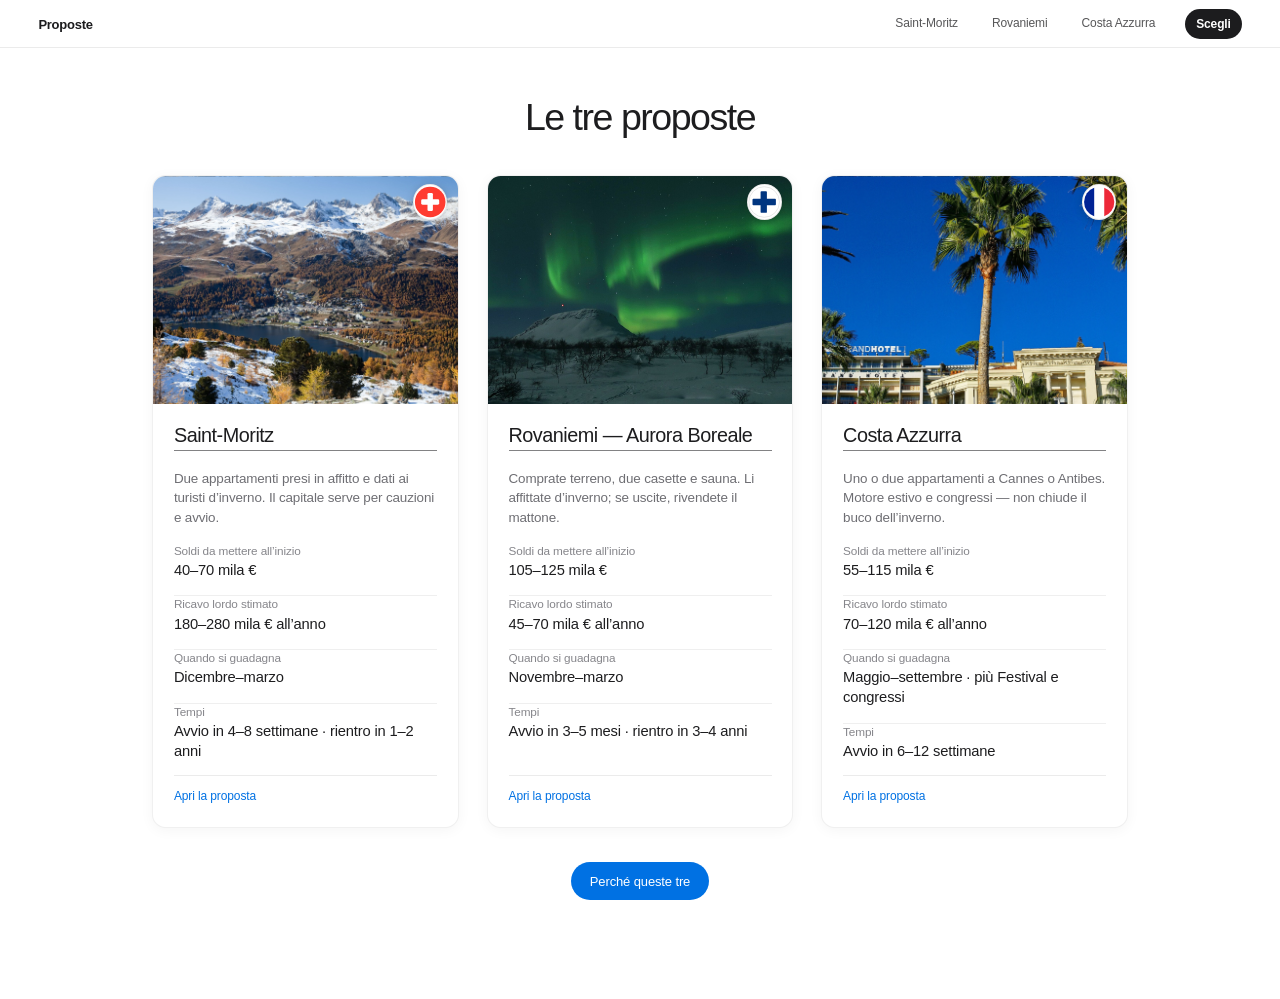
==== commit 756b442a: "Add breathing room so content is not flush to container edges. Co-authored-by: Cursor <cursoragent@c" ====
--- a/index.html
+++ b/index.html
@@ -6,8 +6,8 @@
   <meta name="theme-color" content="#ffffff" />
   <meta name="apple-mobile-web-app-capable" content="yes" />
   <title>Proposte</title>
-  <link rel="stylesheet" href="styles.css?v=20260926min" />
-  <link rel="stylesheet" href="skeleton.css?v=20260926min" />
+  <link rel="stylesheet" href="styles.css?v=20260926air2" />
+  <link rel="stylesheet" href="skeleton.css?v=20260926air2" />
 </head>
 <body class="is-skel home-page">
 
@@ -114,8 +114,8 @@
     </div>
   </main>
 
-  <script src="skeleton-markup.js?v=20260926min" data-skel="home"></script>
-  <script src="skeleton.js?v=20260926min"></script>
-  <script src="topbar.js?v=20260926min"></script>
+  <script src="skeleton-markup.js?v=20260926air2" data-skel="home"></script>
+  <script src="skeleton.js?v=20260926air2"></script>
+  <script src="topbar.js?v=20260926air2"></script>
 </body>
 </html>
--- a/styles.css
+++ b/styles.css
@@ -17173,3 +17173,750 @@
 .listing-page .yr-table {
   display: none !important;
 }
+
+/* =========================================================
+   STATS FULLSCREEN — home DNA, edge-to-edge map
+   ========================================================= */
+body.stats-page {
+  background: #fff !important;
+  color: #1d1d1f !important;
+  font-size: 17px !important;
+  line-height: 1.47 !important;
+  letter-spacing: -0.011em !important;
+  overflow: hidden !important;
+}
+
+.stats-page .bento--stats,
+.stats-page .page-real {
+  width: 100% !important;
+  max-width: none !important;
+  margin: 0 !important;
+  padding: 0 !important;
+  background: #fff !important;
+}
+
+.stats-page .stats-fs {
+  position: fixed !important;
+  top: calc(var(--bar-h) + env(safe-area-inset-top, 0px)) !important;
+  left: 0 !important;
+  right: 0 !important;
+  bottom: 0 !important;
+  width: 100% !important;
+  height: auto !important;
+  margin: 0 !important;
+  padding: 0 !important;
+  overflow: hidden !important;
+  background: #f5f5f7 !important;
+}
+
+.stats-page .stats-fs__map {
+  position: absolute !important;
+  inset: 0 !important;
+  width: 100% !important;
+  height: 100% !important;
+  z-index: 1 !important;
+  background: #e8e8ed !important;
+}
+
+.stats-page .stats-fs__map .leaflet-container {
+  width: 100% !important;
+  height: 100% !important;
+  font: inherit !important;
+  background: #e8e8ed !important;
+}
+
+.stats-page .leaflet-control-attribution {
+  font-size: 10px !important;
+  background: rgba(255, 255, 255, 0.82) !important;
+  color: #86868b !important;
+  border: 0 !important;
+  box-shadow: none !important;
+}
+
+.stats-page .leaflet-control-zoom a {
+  width: 34px !important;
+  height: 34px !important;
+  line-height: 34px !important;
+  border: 1px solid rgba(0, 0, 0, 0.06) !important;
+  border-radius: 8px !important;
+  color: #1d1d1f !important;
+  background: #fff !important;
+  box-shadow: 0 0.15rem 0.85rem rgba(0, 0, 0, 0.045) !important;
+}
+
+.stats-page .leaflet-control-zoom {
+  border: 0 !important;
+  margin: 12px 12px 0 0 !important;
+  gap: 6px !important;
+}
+
+.stats-page .leaflet-control-zoom a + a {
+  margin-top: 6px !important;
+  border-top: 1px solid rgba(0, 0, 0, 0.06) !important;
+}
+
+.stats-page .stats-map-tip {
+  font-family: inherit !important;
+  font-size: 12px !important;
+  font-weight: 500 !important;
+  color: #1d1d1f !important;
+  background: #fff !important;
+  border: 1px solid rgba(0, 0, 0, 0.06) !important;
+  border-radius: 8px !important;
+  box-shadow: 0 0.15rem 0.85rem rgba(0, 0, 0, 0.08) !important;
+  padding: 4px 8px !important;
+}
+
+.stats-page .stats-map-tip::before {
+  border-top-color: #fff !important;
+}
+
+.stats-page .stats-fs__panel {
+  position: absolute !important;
+  left: 50% !important;
+  bottom: max(16px, env(safe-area-inset-bottom, 0px)) !important;
+  transform: translateX(-50%) !important;
+  z-index: 5 !important;
+  width: min(92vw, 42rem) !important;
+  background: #fff !important;
+  border: 1px solid rgba(0, 0, 0, 0.06) !important;
+  border-radius: 0.85rem !important;
+  box-shadow: 0 0.35rem 1.4rem rgba(0, 0, 0, 0.1) !important;
+  padding: 1.05rem 1.15rem 1.15rem !important;
+}
+
+.stats-page .stats-fs__title {
+  margin: 0 0 0.45em !important;
+  font-size: clamp(1.25rem, 2.2vw, 1.55rem) !important;
+  font-weight: 300 !important;
+  letter-spacing: -0.03em !important;
+  line-height: 1.15 !important;
+  color: #1d1d1f !important;
+}
+
+.stats-page .stats-fs__lead {
+  margin: 0 0 0.85em !important;
+  font-size: clamp(0.78rem, 1.05vw, 0.88rem) !important;
+  line-height: 1.45 !important;
+  color: #6e6e73 !important;
+  font-weight: 400 !important;
+  max-width: 36em !important;
+}
+
+.stats-page .stats-fs__legend {
+  list-style: none !important;
+  margin: 0 0 0.95em !important;
+  padding: 0 !important;
+  display: flex !important;
+  flex-wrap: wrap !important;
+  gap: 0.55rem 1rem !important;
+}
+
+.stats-page .stats-fs__legend li {
+  display: inline-flex !important;
+  align-items: center !important;
+  gap: 0.4rem !important;
+  font-size: 0.72rem !important;
+  color: #86868b !important;
+  font-weight: 400 !important;
+}
+
+.stats-page .stats-fs__dot {
+  width: 0.55rem !important;
+  height: 0.55rem !important;
+  border-radius: 50% !important;
+  display: inline-block !important;
+  border: 1.5px solid #fff !important;
+  box-shadow: 0 0 0 1px rgba(0, 0, 0, 0.08) !important;
+}
+
+.stats-page .stats-fs__dot--mute { background: #c7c7cc !important; }
+.stats-page .stats-fs__dot--own { background: #86868b !important; }
+.stats-page .stats-fs__dot--pick { background: #1d1d1f !important; }
+
+.stats-page .stats-fs__cards {
+  display: grid !important;
+  grid-template-columns: repeat(3, minmax(0, 1fr)) !important;
+  gap: 0.55rem !important;
+}
+
+.stats-page .stats-fs__card {
+  display: flex !important;
+  flex-direction: column !important;
+  gap: 0.2rem !important;
+  padding: 0.7rem 0.75rem !important;
+  border-radius: 0.65rem !important;
+  border: 1px solid rgba(0, 0, 0, 0.06) !important;
+  background: #fff !important;
+  text-decoration: none !important;
+  color: inherit !important;
+  transition: background 0.15s ease !important;
+}
+
+.stats-page .stats-fs__card:hover {
+  background: #f5f5f7 !important;
+}
+
+.stats-page .stats-fs__card strong {
+  font-size: 0.84rem !important;
+  font-weight: 500 !important;
+  color: #1d1d1f !important;
+  letter-spacing: -0.015em !important;
+}
+
+.stats-page .stats-fs__card span {
+  font-size: 0.68rem !important;
+  line-height: 1.35 !important;
+  color: #86868b !important;
+  font-weight: 400 !important;
+}
+
+@media (max-width: 734px) {
+  .stats-page .stats-fs__panel {
+    width: calc(100% - 24px) !important;
+    bottom: max(12px, env(safe-area-inset-bottom, 0px)) !important;
+    padding: 0.95rem 1rem 1.05rem !important;
+  }
+
+  .stats-page .stats-fs__cards {
+    grid-template-columns: 1fr !important;
+    gap: 0.45rem !important;
+  }
+
+  .stats-page .stats-fs__title {
+    font-size: 1.35rem !important;
+    font-weight: 500 !important;
+  }
+}
+
+/* Kill old deck leftovers on stats page */
+.stats-page .stats-flow,
+.stats-page .stats-deck,
+.stats-page .stats-nav,
+.stats-page .stats-slide {
+  display: none !important;
+}
+
+/* =========================================================
+   RAIL FIX — calm sticky, home card layout, no stretch weirdness
+   ========================================================= */
+@media (min-width: 901px) {
+  .listing-page .listing-layout {
+    display: flex !important;
+    flex-direction: row !important;
+    flex-wrap: nowrap !important;
+    align-items: flex-start !important;
+    gap: 1.5rem !important;
+    width: 100% !important;
+  }
+
+  .listing-page .listing-main {
+    flex: 1 1 auto !important;
+    width: auto !important;
+    max-width: none !important;
+    min-width: 0 !important;
+  }
+
+  .listing-page .listing-rail,
+  .listing-page aside.listing-rail {
+    display: block !important;
+    position: sticky !important;
+    top: calc(var(--bar-h, 52px) + 0.75rem) !important;
+    flex: 0 0 19.5rem !important;
+    width: 19.5rem !important;
+    max-width: 19.5rem !important;
+    height: auto !important;
+    max-height: calc(100dvh - var(--bar-h, 52px) - 1.5rem) !important;
+    margin: 0 !important;
+    padding: 0 !important;
+    overflow: visible !important;
+    transform: none !important;
+    align-self: flex-start !important;
+    background: transparent !important;
+    border: 0 !important;
+    box-shadow: none !important;
+  }
+
+  .listing-page .listing-rail__inner,
+  .listing-page .listing-rail__inner.apple-scroll {
+    display: flex !important;
+    flex-direction: column !important;
+    gap: 0.75rem !important;
+    height: auto !important;
+    max-height: calc(100dvh - var(--bar-h, 52px) - 1.5rem) !important;
+    min-height: 0 !important;
+    overflow-x: hidden !important;
+    overflow-y: auto !important;
+    -webkit-overflow-scrolling: touch !important;
+    padding: 0 !important;
+    margin: 0 !important;
+    background: transparent !important;
+    border: 0 !important;
+    box-shadow: none !important;
+  }
+
+  .listing-page .listing-rail__card,
+  .listing-page .listing-rail__toc,
+  .listing-page .rail-switch {
+    flex: 0 0 auto !important;
+    width: 100% !important;
+    margin: 0 !important;
+    background: #fff !important;
+    border: 1px solid rgba(0, 0, 0, 0.06) !important;
+    border-radius: 0.85rem !important;
+    box-shadow: 0 0.15rem 0.85rem rgba(0, 0, 0, 0.045) !important;
+  }
+
+  .listing-page .listing-rail__card {
+    padding: 1rem 1.05rem 1.1rem !important;
+  }
+
+  .listing-page .listing-rail__card .booking-card__amount {
+    display: block !important;
+    font-size: 1.15rem !important;
+    font-weight: 500 !important;
+    letter-spacing: -0.025em !important;
+    color: #1d1d1f !important;
+    line-height: 1.2 !important;
+  }
+
+  .listing-page .listing-rail__card .booking-card__period {
+    display: block !important;
+    margin-top: 0.25rem !important;
+    font-size: 0.72rem !important;
+    color: #86868b !important;
+    font-weight: 400 !important;
+  }
+
+  .listing-page .listing-rail__card .booking-card__facts {
+    list-style: none !important;
+    margin: 0.85rem 0 0 !important;
+    padding: 0 !important;
+  }
+
+  .listing-page .listing-rail__card .booking-card__facts li {
+    display: flex !important;
+    flex-direction: row !important;
+    align-items: baseline !important;
+    justify-content: space-between !important;
+    gap: 0.5rem !important;
+    padding: 0.45rem 0 !important;
+    border-bottom: 1px solid #efefef !important;
+    font-size: 0.84rem !important;
+  }
+
+  .listing-page .listing-rail__card .booking-card__facts li:last-child {
+    border-bottom: 0 !important;
+  }
+
+  .listing-page .listing-rail__card .booking-card__facts span {
+    color: #86868b !important;
+    font-weight: 400 !important;
+    font-size: 0.72rem !important;
+  }
+
+  .listing-page .listing-rail__card .booking-card__facts b {
+    color: #1d1d1f !important;
+    font-weight: 500 !important;
+    font-size: 0.84rem !important;
+    text-align: right !important;
+  }
+
+  .listing-page .listing-rail__card .portal-cta {
+    display: block !important;
+    width: 100% !important;
+    text-align: center !important;
+    margin-top: 0.9rem !important;
+    box-sizing: border-box !important;
+  }
+
+  .listing-page .listing-rail__toc {
+    padding: 0.85rem 1.05rem 0.95rem !important;
+  }
+
+  .listing-page .listing-rail__label {
+    margin: 0 0 0.45rem !important;
+    font-size: 0.68rem !important;
+    font-weight: 500 !important;
+    color: #86868b !important;
+    letter-spacing: 0.01em !important;
+  }
+
+  .listing-page .listing-rail__toc a {
+    display: block !important;
+    padding: 0.5rem 0 !important;
+    border-bottom: 1px solid #efefef !important;
+    font-size: 0.84rem !important;
+    font-weight: 400 !important;
+    color: #1d1d1f !important;
+    text-decoration: none !important;
+    line-height: 1.35 !important;
+  }
+
+  .listing-page .listing-rail__toc a:last-of-type {
+    border-bottom: 0 !important;
+  }
+
+  /* City switch — fixed row cards, no flex stretch */
+  .listing-page .rail-switch {
+    display: flex !important;
+    flex-direction: column !important;
+    gap: 0.5rem !important;
+    padding: 0.85rem 0.85rem 0.95rem !important;
+    margin-top: 0 !important;
+    overflow: visible !important;
+    min-height: 0 !important;
+  }
+
+  .listing-page .rail-switch__top {
+    display: flex !important;
+    align-items: center !important;
+    justify-content: space-between !important;
+    gap: 0.5rem !important;
+    flex: 0 0 auto !important;
+    margin: 0 0 0.15rem !important;
+    padding: 0 !important;
+    border: 0 !important;
+  }
+
+  .listing-page .rail-switch__top .listing-rail__label {
+    margin: 0 !important;
+  }
+
+  .listing-page .rail-switch__home {
+    font-size: 0.72rem !important;
+    font-weight: 500 !important;
+    color: #0071e3 !important;
+    text-decoration: none !important;
+  }
+
+  .listing-page .rail-switch__card {
+    position: relative !important;
+    display: grid !important;
+    grid-template-columns: 4.25rem minmax(0, 1fr) !important;
+    grid-template-rows: auto !important;
+    align-items: center !important;
+    gap: 0.65rem !important;
+    flex: 0 0 auto !important;
+    min-height: 0 !important;
+    height: auto !important;
+    margin: 0 !important;
+    padding: 0.45rem !important;
+    border-radius: 0.65rem !important;
+    border: 1px solid rgba(0, 0, 0, 0.06) !important;
+    background: #fff !important;
+    box-shadow: none !important;
+    text-decoration: none !important;
+    color: inherit !important;
+    overflow: hidden !important;
+  }
+
+  .listing-page .rail-switch__card.is-here {
+    background: #f5f5f7 !important;
+    border-color: rgba(0, 0, 0, 0.1) !important;
+  }
+
+  .listing-page .rail-switch__media {
+    width: 4.25rem !important;
+    height: 3.35rem !important;
+    min-height: 3.35rem !important;
+    max-height: 3.35rem !important;
+    border-radius: 0.5rem !important;
+    background-size: cover !important;
+    background-position: center !important;
+    align-self: center !important;
+  }
+
+  .listing-page .rail-switch__body {
+    min-width: 0 !important;
+    display: flex !important;
+    flex-direction: column !important;
+    gap: 0.12rem !important;
+    padding-right: 1.6rem !important;
+  }
+
+  .listing-page .rail-switch__body strong {
+    font-size: 0.84rem !important;
+    font-weight: 500 !important;
+    color: #1d1d1f !important;
+    letter-spacing: -0.015em !important;
+    line-height: 1.25 !important;
+  }
+
+  .listing-page .rail-switch__tag {
+    font-size: 0.68rem !important;
+    color: #86868b !important;
+    font-weight: 400 !important;
+  }
+
+  .listing-page .rail-switch__desc {
+    display: none !important; /* keep rail compact like home */
+  }
+
+  .listing-page .rail-switch__here {
+    position: absolute !important;
+    top: 0.45rem !important;
+    right: 0.45rem !important;
+    margin: 0 !important;
+    padding: 0.15rem 0.4rem !important;
+    border-radius: 980px !important;
+    background: #1d1d1f !important;
+    color: #fff !important;
+    font-size: 0.62rem !important;
+    font-weight: 500 !important;
+    line-height: 1.2 !important;
+  }
+}
+
+/* Portrait / narrow: hide rail (unchanged intent) */
+@media (orientation: portrait), (max-width: 900px) {
+  .listing-page .listing-rail,
+  .listing-page aside.listing-rail {
+    display: none !important;
+  }
+
+  .listing-page .listing-layout {
+    display: block !important;
+  }
+
+  .listing-page .listing-main {
+    width: 100% !important;
+    max-width: 100% !important;
+  }
+}
+
+/* =========================================================
+   BREATHING ROOM — no content flush against container edges
+   ========================================================= */
+.home-page .emily-card__body {
+  padding: 1.25rem 1.3rem 1.35rem !important;
+}
+
+.home-page .emily-card__sub {
+  margin: 0.65em 0 1.15em !important;
+}
+
+.home-page .emily-card__meta {
+  gap: 0.85em !important;
+}
+
+.home-page .emily-card__meta > div {
+  padding: 0.65em 0 0 !important;
+}
+
+.home-page .emily-card__cta {
+  margin-top: 1.1em !important;
+  padding-top: 1em !important;
+}
+
+.home-page .home-air {
+  gap: 1.75rem !important;
+}
+
+.home-page .home-head {
+  margin-bottom: 2.25rem !important;
+  padding-left: 0.25rem !important;
+  padding-right: 0.25rem !important;
+}
+
+.home-page .bento--home,
+.home-page .page-real {
+  padding-left: clamp(1.25rem, 3.5vw, 2.5rem) !important;
+  padding-right: clamp(1.25rem, 3.5vw, 2.5rem) !important;
+  padding-bottom: 2.5rem !important;
+  box-sizing: border-box !important;
+}
+
+/* Listing sections / cards */
+.listing-page .listing-main > .sec,
+.listing-page .listing-main > .air-more,
+.listing-page .listing-main > details.portal-fold,
+.listing-page .listing-hero,
+.listing-page .listing-main > .listing-hero {
+  padding: 1.45rem 1.5rem 1.55rem !important;
+  margin: 0 0 1.35rem !important;
+}
+
+.listing-page .sec-title {
+  margin: 0 0 0.95em !important;
+}
+
+.listing-page .manual,
+.listing-page .air-more .manual {
+  margin: 0 0 1em !important;
+}
+
+.listing-page .snap-list {
+  margin: 0.35rem 0 0 !important;
+  padding: 0 !important;
+}
+
+.listing-page .snap-list li {
+  padding: 0.75em 0 0.75em 1.65rem !important;
+}
+
+.listing-page .place-acts {
+  padding: 0.55rem 1.25rem !important;
+  margin: 1rem 0 !important;
+}
+
+.listing-page .place-acts li {
+  padding: 0.85em 0 !important;
+}
+
+.listing-page .place-stats {
+  padding: 1.25rem 1.3rem 1.35rem !important;
+  margin: 1rem 0 0 !important;
+}
+
+.listing-page .place-stats__grid {
+  gap: 0.85rem !important;
+  margin-top: 0.35rem !important;
+}
+
+.listing-page .place-stat,
+.listing-page .place-stat.is-key {
+  padding: 1rem 1.05rem !important;
+}
+
+.listing-page .money {
+  gap: 0.9rem !important;
+  margin: 0.5rem 0 1rem !important;
+}
+
+.listing-page .money__cell,
+.listing-page .money__cell.is-key,
+.listing-page .money__cell--in,
+.listing-page .money__cell--out {
+  padding: 1.15rem 1.2rem !important;
+}
+
+.listing-page .money__hint,
+.listing-page .money__meta {
+  margin: 0.35rem 0 0.85rem !important;
+}
+
+.listing-page .air-more__btn {
+  margin-top: 1rem !important;
+  padding-top: 1rem !important;
+}
+
+.listing-page .air-more__clip {
+  margin-top: 0.15rem !important;
+}
+
+.listing-page .listing-shell,
+.listing-page .page-real,
+.listing-page .bento--listing {
+  padding-left: clamp(1.15rem, 3vw, 2.25rem) !important;
+  padding-right: clamp(1.15rem, 3vw, 2.25rem) !important;
+  box-sizing: border-box !important;
+}
+
+.listing-page .listing-layout {
+  gap: 1.75rem !important;
+  padding-bottom: 2rem !important;
+}
+
+/* Rail cards — inset from edges */
+@media (min-width: 901px) {
+  .listing-page .listing-rail__card {
+    padding: 1.2rem 1.2rem 1.25rem !important;
+  }
+
+  .listing-page .listing-rail__toc {
+    padding: 1.05rem 1.2rem 1.15rem !important;
+  }
+
+  .listing-page .rail-switch {
+    padding: 1.05rem 1rem 1.1rem !important;
+    gap: 0.65rem !important;
+  }
+
+  .listing-page .rail-switch__card {
+    padding: 0.55rem !important;
+    gap: 0.75rem !important;
+  }
+
+  .listing-page .listing-rail__inner {
+    gap: 0.95rem !important;
+  }
+}
+
+/* Call desk / folds */
+.listing-page .call-lead {
+  padding: 0 !important;
+  overflow: hidden !important;
+}
+
+.listing-page .call-lead__head {
+  padding: 1rem 1.15rem !important;
+  gap: 0.75rem !important;
+}
+
+.listing-page .call-lead__panel {
+  padding: 0 1.15rem 1.2rem !important;
+}
+
+.listing-page .call-lead__meta p,
+.listing-page .call-lead__tip,
+.listing-page .call-lead__script {
+  margin: 0 0 0.85rem !important;
+}
+
+.listing-page details.portal-fold > summary {
+  padding: 1.15rem 1.35rem !important;
+}
+
+.listing-page details.portal-fold .portal-fold__body {
+  padding: 0 1.35rem 1.35rem !important;
+}
+
+/* Stats panel */
+.stats-page .stats-fs__panel {
+  padding: 1.35rem 1.4rem 1.45rem !important;
+}
+
+.stats-page .stats-fs__lead {
+  margin: 0 0 1em !important;
+}
+
+.stats-page .stats-fs__legend {
+  margin: 0 0 1.1em !important;
+  gap: 0.65rem 1.15rem !important;
+}
+
+.stats-page .stats-fs__cards {
+  gap: 0.7rem !important;
+}
+
+.stats-page .stats-fs__card {
+  padding: 0.85rem 0.95rem !important;
+}
+
+/* Booking bar breathing */
+.listing-page .booking-bar {
+  padding: 0.85rem clamp(1.15rem, 3vw, 2.25rem) !important;
+  gap: 1rem !important;
+}
+
+@media (max-width: 734px) {
+  .home-page .bento--home,
+  .home-page .page-real,
+  .listing-page .listing-shell,
+  .listing-page .page-real,
+  .listing-page .bento--listing {
+    padding-left: 1.15rem !important;
+    padding-right: 1.15rem !important;
+  }
+
+  .home-page .emily-card__body {
+    padding: 1.15rem 1.15rem 1.25rem !important;
+  }
+
+  .listing-page .listing-main > .sec,
+  .listing-page .listing-main > .air-more,
+  .listing-page .listing-hero {
+    padding: 1.25rem 1.2rem 1.35rem !important;
+  }
+}
